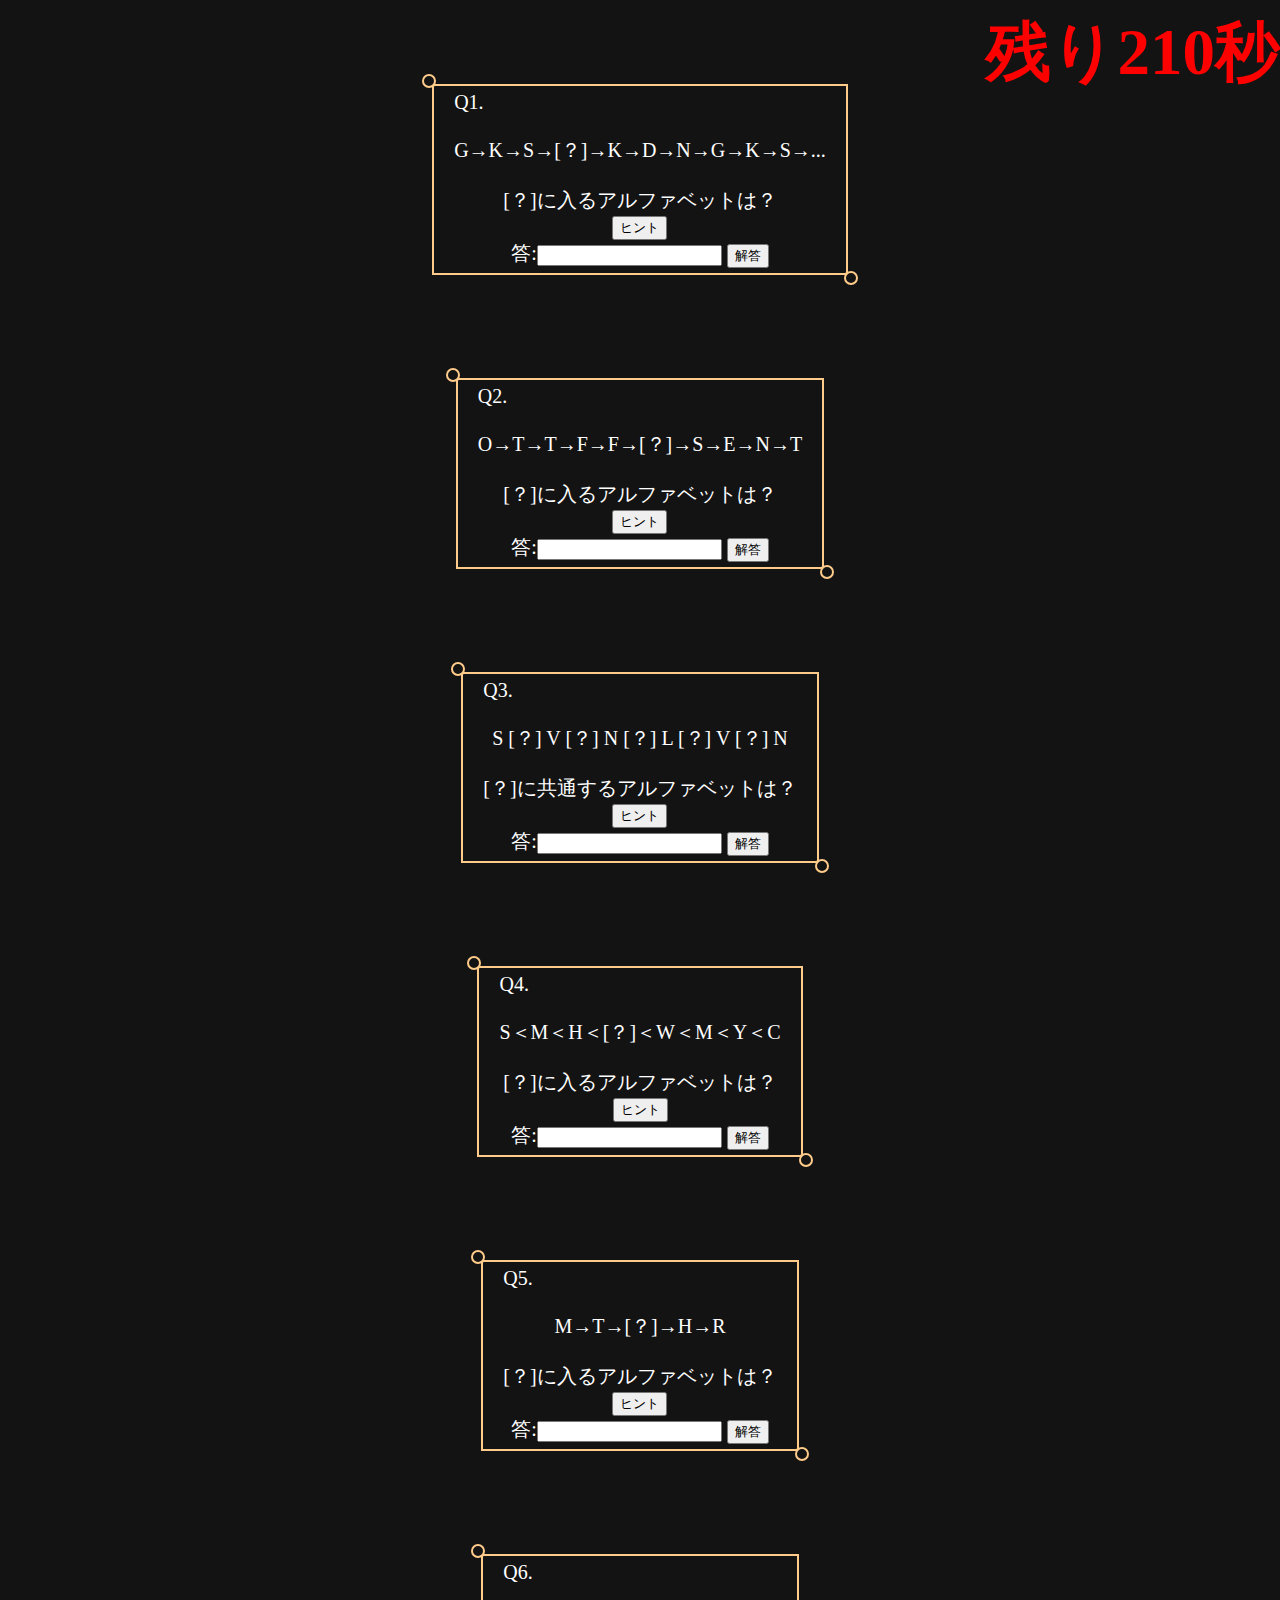
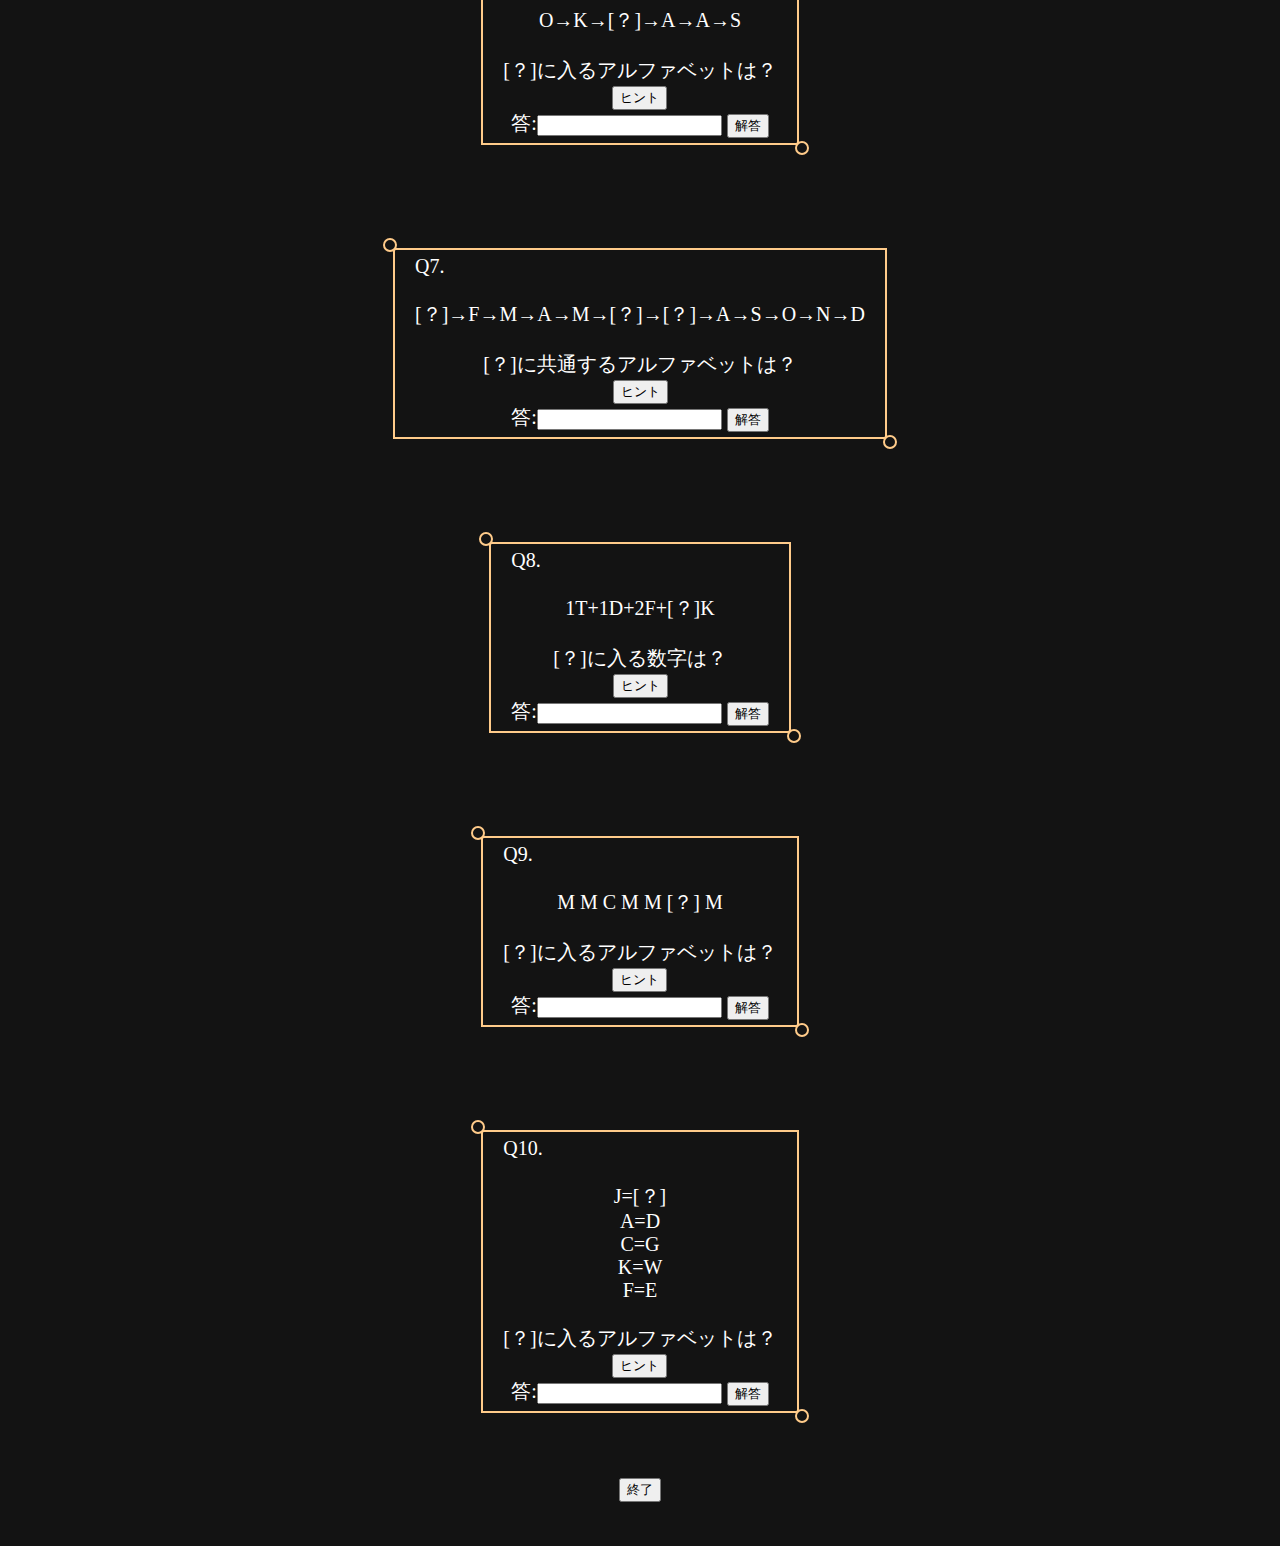
==== question.html @ cb88bb38 "20220124" ====
<!DOCTYPE html>
<html lang="ja">
<head>
    <meta charset="UTF-8">
    <title>問題</title>
    <link rel="stylesheet" href="css/style.css">
    <link rel="stylesheet" href="css/Q.css">
    <script src="js/script.js" defer></script>
    <script src="js/question.js"></script>
</head>
<body>
    <div id="time" class="time"></div>
    <br>
    <br>
     <div id="questions">
       <div class="kakoi1">
         <div id="question1">
           <p class="num">Q1.</p>
           <br>
           <p>G→K→S→[？]→K→D→N→G→K→S→...</p>
           <br>
           <p>[？]に入るアルファベットは？</p>
           <div id="hint1">
             <input type="button" value="ヒント" onclick="HINT1();">
           </div>
           <p>
             答:<input type="text" id="answer1">
             <input type="button" value="解答" alt="kaitou1" onclick="nazo1();">
           </p>
         </div>
       </div>  
       <br>
       <br>
       <div class="kakoi2">
         <div id="question2">
           <p class="num">Q2.</p>
           <br>
           <p>O→T→T→F→F→[？]→S→E→N→T</p>
           <br>
           <p>[？]に入るアルファベットは？</p>
           <div id="hint2">
             <input type="button" value="ヒント" id="hint2" onclick="HINT2();">
           </div>
           <p>
             答:<input type="text" id="answer2">
             <input type="button" value="解答" alt="kaitou2" onclick="nazo2();">
           </p>
         </div>
       </div>
       <br>
       <br>
       <div class="kakoi3">
         <div id="question3">
           <p class="num">Q3.</p>
           <br>
           <p>S [？] V [？] N [？] L [？] V [？] N</p>
           <br>
           <p>[？]に共通するアルファベットは？</p>
           <div id="hint3">
             <input type="button" value="ヒント" id="hint3" onclick="HINT3();">
           </div>
           <p>
             答:<input type="text" id="answer3">
             <input type="button" value="解答" alt="kaitou3" onclick="nazo3();">
           </p>
         </div>
       </div>  
       <br>
       <br>
       <div class="kakoi4">
         <div id="question4">
           <p class="num">Q4.</p>
           <br>
           <p>S＜M＜H＜[？]＜W＜M＜Y＜C</p>
           <br>
           <p>[？]に入るアルファベットは？</p>
           <div id="hint4">
             <input type="button" value="ヒント" id="hint4" onclick="HINT4();">
           </div>
           <p>
             答:<input type="text" id="answer4">
             <input type="button" value="解答" alt="kaitou4" onclick="nazo4();">
           </p>
         </div>
       </div>  
       <br>
       <br>
       <div class="kakoi5">
         <div id="question5">
           <p class="num">Q5.</p>
           <br>
           <p>M→T→[？]→H→R</p>
           <br>
           <p>[？]に入るアルファベットは？</p>
           <div id="hint5">
             <input type="button" value="ヒント" id="hint5" onclick="HINT5();">
           </div>
           <p>
             答:<input type="text" id="answer5">
             <input type="button" value="解答" alt="kaitou5" onclick="nazo5();">
           </p>
         </div>
       </div>  
       <br>
       <br>
       <div class="kakoi6">
         <div id="question6">
           <p class="num">Q6.</p>
           <br>
           <p>O→K→[？]→A→A→S</p>
           <br>
           <p>[？]に入るアルファベットは？</p>
           <div id="hint6">
             <input type="button" value="ヒント" id="hint6" onclick="HINT6();">
           </div>
           <p>
             答:<input type="text" id="answer6">
             <input type="button" value="解答" alt="kaitou6" onclick="nazo6();">
           </p>
         </div>
       </div>
       <br>
       <br>
       <div class="kakoi7">
         <div id="question7">
           <p class="num">Q7.</p>
           <br>
           <p>[？]→F→M→A→M→[？]→[？]→A→S→O→N→D</p>
           <br>
           <p>[？]に共通するアルファベットは？</p>
           <div id="hint7">
             <input type="button" value="ヒント" id="hint7" onclick="HINT7();">
           </div>
           <p>
             答:<input type="text" id="answer7">
             <input type="button" value="解答" alt="kaitou7" onclick="nazo7();">
           </p>
         </div>
       </div>
       <br>
       <br>
       <div class="kakoi8">
         <div id="question8">
           <p class="num">Q8.</p>
           <br>
           <p>1T+1D+2F+[？]K</p>
           <br>
           <p>[？]に入る数字は？</p>
           <div id="hint8">
             <input type="button" value="ヒント" id="hint8" onclick="HINT8();">
           </div>
           <p>
             答:<input type="text" id="answer8">
             <input type="button" value="解答" alt="kaitou8" onclick="nazo8();">
           </p>
         </div>
       </div>
       <br>
       <br>
       <div class="kakoi9">
         <div id="question9">
           <p class="num">Q9.</p>
           <br>
           <p>M M C M M [？] M</p>
           <br>
           <p>[？]に入るアルファベットは？</p>
           <div id="hint9">
             <input type="button" value="ヒント" id="hint9" onclick="HINT9();">
           </div>
           <p>
             答:<input type="text" id="answer9">
             <input type="button" value="解答" alt="kaitou9" onclick="nazo9();">
           </p>
         </div>
       </div>
       <br>
       <br>
       <div class="kakoi10">
         <div id="question10">
           <p class="num">Q10.</p>
           <br>
           <p>J=[？]</p>
           <p>A=D</p>
           <p>C=G</p>
           <p>K=W</p>
           <p>F=E</p>
           <br>
           [？]に入るアルファベットは？
           <div id="hint10">
             <input type="button" value="ヒント" id="hint10" onclick="HINT10();">
           </div>
           <p>
             答:<input type="text" id="answer10">
             <input type="button" value="解答" alt="kaitou10" onclick="nazo10();">
           </p>
         </div>
       </div>
       <br>
       <br>
       <input type="button" value="終了" onclick="result();">
     </div>
     <br>
     <br>
 </body>
</html>
---- css/style.css ----
@charset "utf-8";

body{background-color:#131313;}

.time{
    color: red;
    font-size: 65px;
    font-weight: bold;
    position:fixed;right: 0;
}
---- css/Q.css ----
div#questions{
    color:white;
    font-size: 20px;
    text-align: center;
}

/*.kakoi1.kakoi2.kakoi3.kakoi4.kakoi5.kakoi6.kakoi7.kakoi8.kakoi9.kakoi10{
    
    margin: 2em 0;
    position: relative;
    padding: 0.25em 1em;
    border: solid 2px #ffcb8a;
    border-radius: 3px 0 3px 0;
}

.kakoi1.kakoi2.kakoi3.kakoi4.kakoi5.kakoi6.kakoi7.kakoi8.kakoi9.kakoi10:before,.kakoi1.kakoi2.kakoi3.kakoi4.kakoi5.kakoi6.kakoi7.kakoi8.kakoi9.kakoi10:after{
    content:'';
    position: absolute;
    width: 10px;
    height: 10px;
    border: solid 2px #ffcb8a;
    border-radius: 50%;
}

.kakoi1.kakoi2.kakoi3.kakoi4.kakoi5.kakoi6.kakoi7.kakoi8.kakoi9.kakoi10:after{
    top:-12px;
    left:-12px;
}

.kakoi1.kakoi2.kakoi3.kakoi4.kakoi5.kakoi6.kakoi7.kakoi8.kakoi9.kakoi10::before{
    bottom: -12px;
    right: -12px;
}

.kakoi1.kakoi2.kakoi3.kakoi4.kakoi5.kakoi6.kakoi7.kakoi8.kakoi9.kakoi10 p{
    margin: 0;
    padding: 0;
}
*/


.kakoi1{
    display: inline-block;
    margin: 2em 0;
    position: relative;
    padding: 0.25em 1em;
    border: solid 2px #ffcb8a;
    border-radius: 3px 0 3px 0;
}

.kakoi1:before,.kakoi1:after{
    content:'';
    position: absolute;
    width: 10px;
    height: 10px;
    border: solid 2px #ffcb8a;
    border-radius: 50%;
}

.kakoi1:after{
    top:-12px;
    left:-12px;
}

.kakoi1:before{
    bottom: -12px;
    right: -12px;
}

.kakoi1 p{
    margin: 0;
    padding: 0;
}

.kakoi2{
    display: inline-block;
    margin: 2em 0;
    position: relative;
    padding: 0.25em 1em;
    border: solid 2px #ffcb8a;
    border-radius: 3px 0 3px 0;
}

.kakoi2:before,.kakoi2:after{
    content:'';
    position: absolute;
    width: 10px;
    height: 10px;
    border: solid 2px #ffcb8a;
    border-radius: 50%;
}

.kakoi2:after{
    top:-12px;
    left:-12px;
}

.kakoi2:before{
    bottom: -12px;
    right: -12px;
}

.kakoi2 p{
    margin: 0;
    padding: 0;
}

.kakoi3{
    display: inline-block;
    margin: 2em 0;
    position: relative;
    padding: 0.25em 1em;
    border: solid 2px #ffcb8a;
    border-radius: 3px 0 3px 0;
}

.kakoi3:before,.kakoi3:after{
    content:'';
    position: absolute;
    width: 10px;
    height: 10px;
    border: solid 2px #ffcb8a;
    border-radius: 50%;
}

.kakoi3:after{
    top:-12px;
    left:-12px;
}

.kakoi3:before{
    bottom: -12px;
    right: -12px;
}

.kakoi3 p{
    margin: 0;
    padding: 0;
}

.kakoi4{
    display: inline-block;
    margin: 2em 0;
    position: relative;
    padding: 0.25em 1em;
    border: solid 2px #ffcb8a;
    border-radius: 3px 0 3px 0;
}

.kakoi4:before,.kakoi4:after{
    content:'';
    position: absolute;
    width: 10px;
    height: 10px;
    border: solid 2px #ffcb8a;
    border-radius: 50%;
}

.kakoi4:after{
    top:-12px;
    left:-12px;
}

.kakoi4:before{
    bottom: -12px;
    right: -12px;
}

.kakoi4 p{
    margin: 0;
    padding: 0;
}

.kakoi5{
    display: inline-block;
    margin: 2em 0;
    position: relative;
    padding: 0.25em 1em;
    border: solid 2px #ffcb8a;
    border-radius: 3px 0 3px 0;
}

.kakoi5:before,.kakoi5:after{
    content:'';
    position: absolute;
    width: 10px;
    height: 10px;
    border: solid 2px #ffcb8a;
    border-radius: 50%;
}

.kakoi5:after{
    top:-12px;
    left:-12px;
}

.kakoi5:before{
    bottom: -12px;
    right: -12px;
}

.kakoi5 p{
    margin: 0;
    padding: 0;
}

.kakoi6{
    display: inline-block;
    margin: 2em 0;
    position: relative;
    padding: 0.25em 1em;
    border: solid 2px #ffcb8a;
    border-radius: 3px 0 3px 0;
}

.kakoi6:before,.kakoi6:after{
    content:'';
    position: absolute;
    width: 10px;
    height: 10px;
    border: solid 2px #ffcb8a;
    border-radius: 50%;
}

.kakoi6:after{
    top:-12px;
    left:-12px;
}

.kakoi6:before{
    bottom: -12px;
    right: -12px;
}

.kakoi6 p{
    margin: 0;
    padding: 0;
}

.kakoi7{
    display: inline-block;
    margin: 2em 0;
    position: relative;
    padding: 0.25em 1em;
    border: solid 2px #ffcb8a;
    border-radius: 3px 0 3px 0;
}

.kakoi7:before,.kakoi7:after{
    content:'';
    position: absolute;
    width: 10px;
    height: 10px;
    border: solid 2px #ffcb8a;
    border-radius: 50%;
}

.kakoi7:after{
    top:-12px;
    left:-12px;
}

.kakoi7:before{
    bottom: -12px;
    right: -12px;
}

.kakoi7 p{
    margin: 0;
    padding: 0;
}

.kakoi8{
    display: inline-block;
    margin: 2em 0;
    position: relative;
    padding: 0.25em 1em;
    border: solid 2px #ffcb8a;
    border-radius: 3px 0 3px 0;
}

.kakoi8:before,.kakoi8:after{
    content:'';
    position: absolute;
    width: 10px;
    height: 10px;
    border: solid 2px #ffcb8a;
    border-radius: 50%;
}

.kakoi8:after{
    top:-12px;
    left:-12px;
}

.kakoi8:before{
    bottom: -12px;
    right: -12px;
}

.kakoi8 p{
    margin: 0;
    padding: 0;
}

.kakoi9{
    display: inline-block;
    margin: 2em 0;
    position: relative;
    padding: 0.25em 1em;
    border: solid 2px #ffcb8a;
    border-radius: 3px 0 3px 0;
}

.kakoi9:before,.kakoi9:after{
    content:'';
    position: absolute;
    width: 10px;
    height: 10px;
    border: solid 2px #ffcb8a;
    border-radius: 50%;
}

.kakoi9:after{
    top:-12px;
    left:-12px;
}

.kakoi9:before{
    bottom: -12px;
    right: -12px;
}

.kakoi9 p{
    margin: 0;
    padding: 0;
}

.kakoi10{
    display: inline-block;
    margin: 2em 0;
    position: relative;
    padding: 0.25em 1em;
    border: solid 2px #ffcb8a;
    border-radius: 3px 0 3px 0;
}

.kakoi10:before,.kakoi10:after{
    content:'';
    position: absolute;
    width: 10px;
    height: 10px;
    border: solid 2px #ffcb8a;
    border-radius: 50%;
}

.kakoi10:after{
    top:-12px;
    left:-12px;
}

.kakoi10:before{
    bottom: -12px;
    right: -12px;
}

.kakoi10 p{
    margin: 0;
    padding: 0;
}

p.num{
    text-align: start;
}
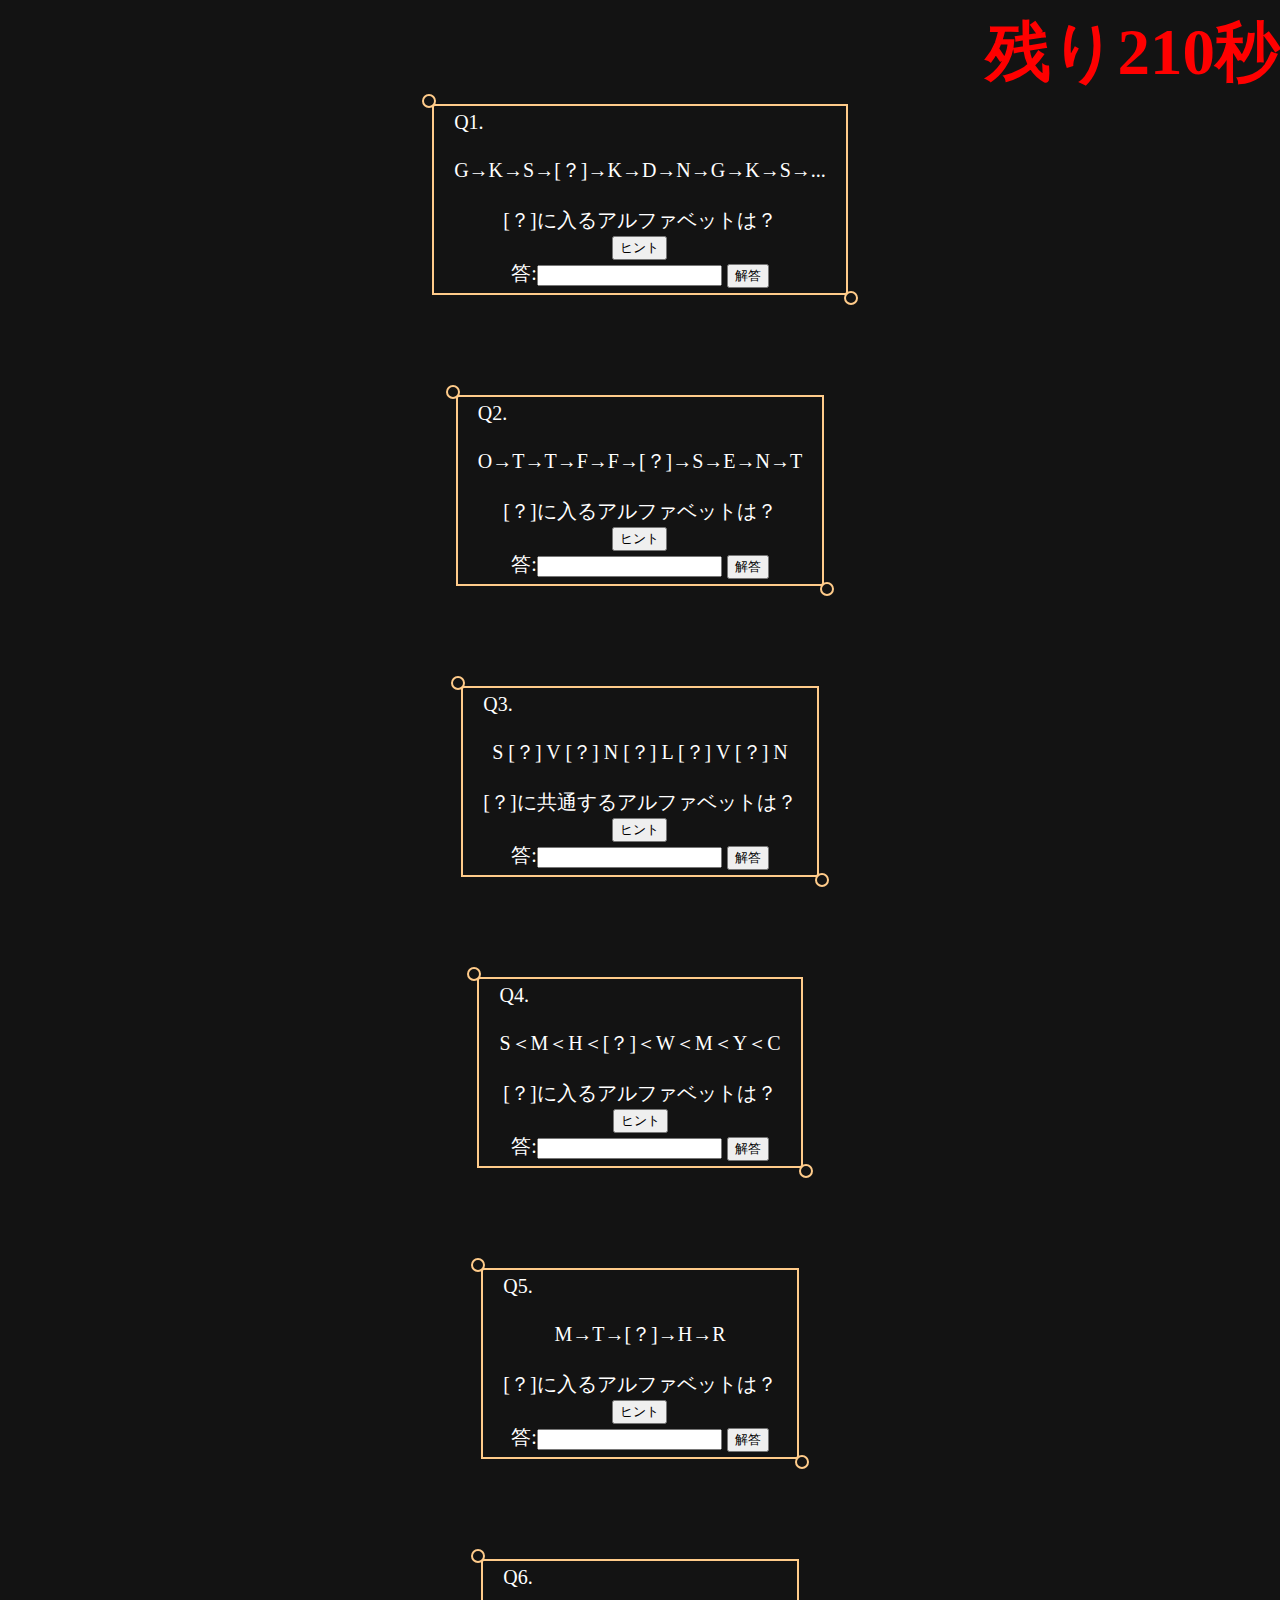
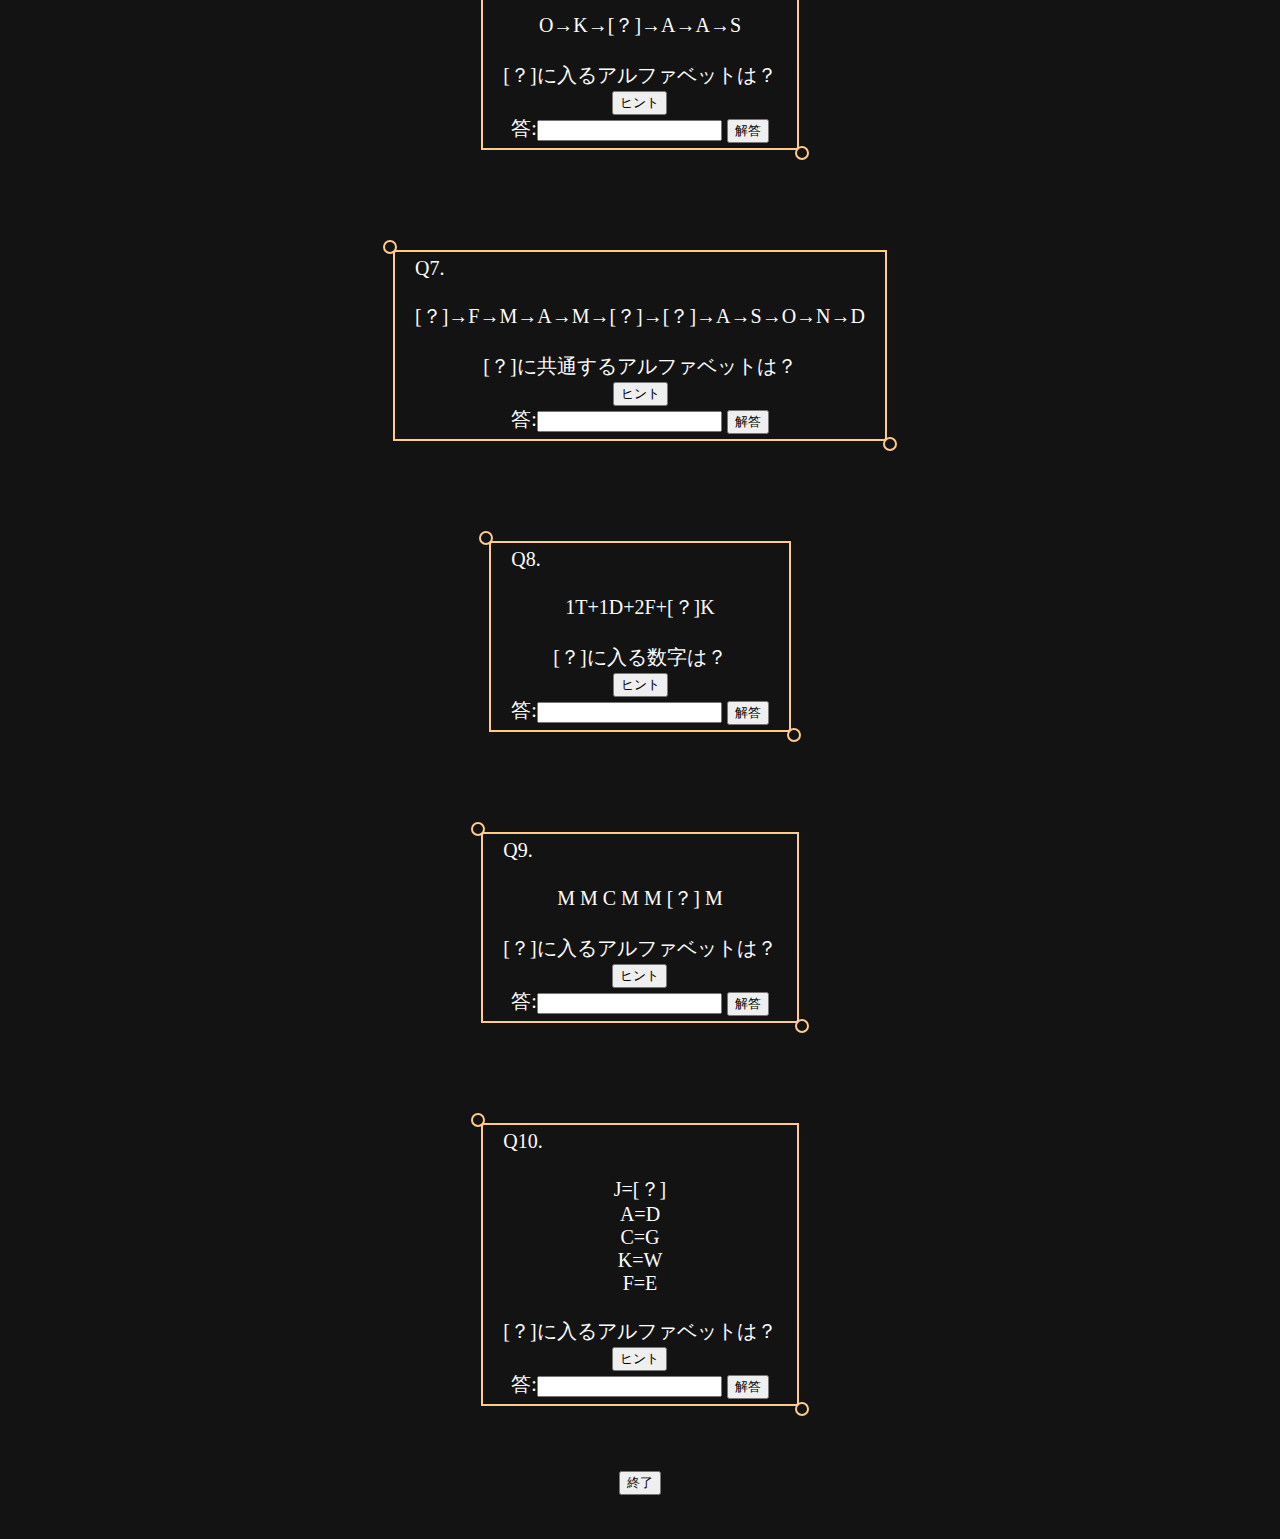
==== commit b34081d9: "demo" ====
--- a/question.html
+++ b/question.html
@@ -1,205 +1,197 @@
 <!DOCTYPE html>
 <html lang="ja">
-<head>
+  <head>
     <meta charset="UTF-8">
     <title>問題</title>
     <link rel="stylesheet" href="css/style.css">
     <link rel="stylesheet" href="css/Q.css">
     <script src="js/script.js" defer></script>
     <script src="js/question.js"></script>
-</head>
-<body>
+  </head>
+  <body>
     <div id="time" class="time"></div>
     <br>
     <br>
-     <div id="questions">
-       <div class="kakoi1">
-         <div id="question1">
-           <p class="num">Q1.</p>
-           <br>
-           <p>G→K→S→[？]→K→D→N→G→K→S→...</p>
-           <br>
-           <p>[？]に入るアルファベットは？</p>
-           <div id="hint1">
-             <input type="button" value="ヒント" onclick="HINT1();">
-           </div>
-           <p>
-             答:<input type="text" id="answer1">
-             <input type="button" value="解答" alt="kaitou1" onclick="nazo1();">
-           </p>
-         </div>
-       </div>  
-       <br>
-       <br>
-       <div class="kakoi2">
-         <div id="question2">
-           <p class="num">Q2.</p>
-           <br>
-           <p>O→T→T→F→F→[？]→S→E→N→T</p>
-           <br>
-           <p>[？]に入るアルファベットは？</p>
-           <div id="hint2">
-             <input type="button" value="ヒント" id="hint2" onclick="HINT2();">
-           </div>
-           <p>
-             答:<input type="text" id="answer2">
-             <input type="button" value="解答" alt="kaitou2" onclick="nazo2();">
-           </p>
-         </div>
-       </div>
-       <br>
-       <br>
-       <div class="kakoi3">
-         <div id="question3">
-           <p class="num">Q3.</p>
-           <br>
-           <p>S [？] V [？] N [？] L [？] V [？] N</p>
-           <br>
-           <p>[？]に共通するアルファベットは？</p>
-           <div id="hint3">
-             <input type="button" value="ヒント" id="hint3" onclick="HINT3();">
-           </div>
-           <p>
-             答:<input type="text" id="answer3">
-             <input type="button" value="解答" alt="kaitou3" onclick="nazo3();">
-           </p>
-         </div>
-       </div>  
-       <br>
-       <br>
-       <div class="kakoi4">
-         <div id="question4">
-           <p class="num">Q4.</p>
-           <br>
-           <p>S＜M＜H＜[？]＜W＜M＜Y＜C</p>
-           <br>
-           <p>[？]に入るアルファベットは？</p>
-           <div id="hint4">
-             <input type="button" value="ヒント" id="hint4" onclick="HINT4();">
-           </div>
-           <p>
-             答:<input type="text" id="answer4">
-             <input type="button" value="解答" alt="kaitou4" onclick="nazo4();">
-           </p>
-         </div>
-       </div>  
-       <br>
-       <br>
-       <div class="kakoi5">
-         <div id="question5">
-           <p class="num">Q5.</p>
-           <br>
-           <p>M→T→[？]→H→R</p>
-           <br>
-           <p>[？]に入るアルファベットは？</p>
-           <div id="hint5">
-             <input type="button" value="ヒント" id="hint5" onclick="HINT5();">
-           </div>
-           <p>
-             答:<input type="text" id="answer5">
-             <input type="button" value="解答" alt="kaitou5" onclick="nazo5();">
-           </p>
-         </div>
-       </div>  
-       <br>
-       <br>
-       <div class="kakoi6">
-         <div id="question6">
-           <p class="num">Q6.</p>
-           <br>
-           <p>O→K→[？]→A→A→S</p>
-           <br>
-           <p>[？]に入るアルファベットは？</p>
-           <div id="hint6">
-             <input type="button" value="ヒント" id="hint6" onclick="HINT6();">
-           </div>
-           <p>
-             答:<input type="text" id="answer6">
-             <input type="button" value="解答" alt="kaitou6" onclick="nazo6();">
-           </p>
-         </div>
-       </div>
-       <br>
-       <br>
-       <div class="kakoi7">
-         <div id="question7">
-           <p class="num">Q7.</p>
-           <br>
-           <p>[？]→F→M→A→M→[？]→[？]→A→S→O→N→D</p>
-           <br>
-           <p>[？]に共通するアルファベットは？</p>
-           <div id="hint7">
-             <input type="button" value="ヒント" id="hint7" onclick="HINT7();">
-           </div>
-           <p>
-             答:<input type="text" id="answer7">
-             <input type="button" value="解答" alt="kaitou7" onclick="nazo7();">
-           </p>
-         </div>
-       </div>
-       <br>
-       <br>
-       <div class="kakoi8">
-         <div id="question8">
-           <p class="num">Q8.</p>
-           <br>
-           <p>1T+1D+2F+[？]K</p>
-           <br>
-           <p>[？]に入る数字は？</p>
-           <div id="hint8">
-             <input type="button" value="ヒント" id="hint8" onclick="HINT8();">
-           </div>
-           <p>
-             答:<input type="text" id="answer8">
-             <input type="button" value="解答" alt="kaitou8" onclick="nazo8();">
-           </p>
-         </div>
-       </div>
-       <br>
-       <br>
-       <div class="kakoi9">
-         <div id="question9">
-           <p class="num">Q9.</p>
-           <br>
-           <p>M M C M M [？] M</p>
-           <br>
-           <p>[？]に入るアルファベットは？</p>
-           <div id="hint9">
-             <input type="button" value="ヒント" id="hint9" onclick="HINT9();">
-           </div>
-           <p>
-             答:<input type="text" id="answer9">
-             <input type="button" value="解答" alt="kaitou9" onclick="nazo9();">
-           </p>
-         </div>
-       </div>
-       <br>
-       <br>
-       <div class="kakoi10">
-         <div id="question10">
-           <p class="num">Q10.</p>
-           <br>
-           <p>J=[？]</p>
-           <p>A=D</p>
-           <p>C=G</p>
-           <p>K=W</p>
-           <p>F=E</p>
-           <br>
-           [？]に入るアルファベットは？
-           <div id="hint10">
-             <input type="button" value="ヒント" id="hint10" onclick="HINT10();">
-           </div>
-           <p>
-             答:<input type="text" id="answer10">
-             <input type="button" value="解答" alt="kaitou10" onclick="nazo10();">
-           </p>
-         </div>
-       </div>
-       <br>
-       <br>
-       <input type="button" value="終了" onclick="result();">
-     </div>
-     <br>
-     <br>
- </body>
+      <div id="questions">
+        <div class="position"></div>
+        <div class="kakoi1">
+          <div id="question1">
+            <p class="num">Q1.</p>
+            <br>
+            <p>G→K→S→[？]→K→D→N→G→K→S→...</p>
+            <br>
+            <p>[？]に入るアルファベットは？</p>
+            <div id="hint1">
+              <input type="button" value="ヒント" onclick="HINT1();">
+            </div>
+            <p>
+              答:<input type="text" id="answer1">
+              <input type="button" value="解答" alt="kaitou1" onclick="nazo1();">
+            </p>
+          </div>
+        </div>  
+        <div class="position"></div>
+        <div class="kakoi2">
+          <div id="question2">
+            <p class="num">Q2.</p>
+            <br>
+            <p>O→T→T→F→F→[？]→S→E→N→T</p>
+            <br>
+            <p>[？]に入るアルファベットは？</p>
+            <div id="hint2">
+              <input type="button" value="ヒント" id="hint2" onclick="HINT2();">
+            </div>
+            <p>
+              答:<input type="text" id="answer2">
+              <input type="button" value="解答" alt="kaitou2" onclick="nazo2();">
+            </p>
+          </div>
+        </div>
+        <div class="position"></div>
+        <div class="kakoi3">
+          <div id="question3">
+            <p class="num">Q3.</p>
+            <br>
+            <p>S [？] V [？] N [？] L [？] V [？] N</p>
+            <br>
+            <p>[？]に共通するアルファベットは？</p>
+            <div id="hint3">
+              <input type="button" value="ヒント" id="hint3" onclick="HINT3();">
+            </div>
+            <p>
+              答:<input type="text" id="answer3">
+              <input type="button" value="解答" alt="kaitou3" onclick="nazo3();">
+            </p>
+          </div>
+        </div>  
+        <div class="position"></div>
+        <div class="kakoi4">
+          <div id="question4">
+            <p class="num">Q4.</p>
+            <br>
+            <p>S＜M＜H＜[？]＜W＜M＜Y＜C</p>
+            <br>
+            <p>[？]に入るアルファベットは？</p>
+            <div id="hint4">
+              <input type="button" value="ヒント" id="hint4" onclick="HINT4();">
+            </div>
+            <p>
+              答:<input type="text" id="answer4">
+              <input type="button" value="解答" alt="kaitou4" onclick="nazo4();">
+            </p>
+          </div>
+        </div> 
+        <div class="position"></div>
+        <div class="kakoi5">
+          <div id="question5">
+            <p class="num">Q5.</p>
+            <br>
+            <p>M→T→[？]→H→R</p>
+            <br>
+            <p>[？]に入るアルファベットは？</p>
+            <div id="hint5">
+              <input type="button" value="ヒント" id="hint5" onclick="HINT5();">
+            </div>
+            <p>
+            答:<input type="text" id="answer5">
+            <input type="button" value="解答" alt="kaitou5" onclick="nazo5();">
+            </p>
+          </div>
+        </div>
+        <div class="position"></div>
+        <div class="kakoi6">
+          <div id="question6">
+            <p class="num">Q6.</p>
+            <br>
+            <p>O→K→[？]→A→A→S</p>
+            <br>
+            <p>[？]に入るアルファベットは？</p>
+            <div id="hint6">
+              <input type="button" value="ヒント" id="hint6" onclick="HINT6();">
+            </div>
+            <p>
+              答:<input type="text" id="answer6">
+              <input type="button" value="解答" alt="kaitou6" onclick="nazo6();">
+            </p>
+          </div>
+        </div>
+        <div class="position"></div>
+        <div class="kakoi7">
+          <div id="question7">
+            <p class="num">Q7.</p>
+            <br>
+            <p>[？]→F→M→A→M→[？]→[？]→A→S→O→N→D</p>
+            <br>
+            <p>[？]に共通するアルファベットは？</p>
+            <div id="hint7">
+              <input type="button" value="ヒント" id="hint7" onclick="HINT7();">
+            </div>
+            <p>
+              答:<input type="text" id="answer7">
+              <input type="button" value="解答" alt="kaitou7" onclick="nazo7();">
+            </p>
+          </div>
+        </div>
+        <div class="position"></div>
+        <div class="kakoi8">
+          <div id="question8">
+            <p class="num">Q8.</p>
+            <br>
+            <p>1T+1D+2F+[？]K</p>
+            <br>
+            <p>[？]に入る数字は？</p>
+            <div id="hint8">
+              <input type="button" value="ヒント" id="hint8" onclick="HINT8();">
+            </div>
+            <p>
+              答:<input type="text" id="answer8">
+              <input type="button" value="解答" alt="kaitou8" onclick="nazo8();">
+            </p>
+          </div>
+        </div>
+        <div class="position"></div>
+        <div class="kakoi9">
+          <div id="question9">
+            <p class="num">Q9.</p>
+          <br>
+            <p>M M C M M [？] M</p>
+            <br>
+            <p>[？]に入るアルファベットは？</p>
+            <div id="hint9">
+              <input type="button" value="ヒント" id="hint9" onclick="HINT9();">
+            </div>
+            <p>
+              答:<input type="text" id="answer9">
+              <input type="button" value="解答" alt="kaitou9" onclick="nazo9();">
+            </p>
+          </div>
+        </div>
+        <div class="position"></div>
+        <div class="kakoi10">
+          <div id="question10">
+            <p class="num">Q10.</p>
+            <br>
+            <p>J=[？]</p>
+            <p>A=D</p>
+            <p>C=G</p>
+            <p>K=W</p>
+            <p>F=E</p>
+            <br>
+            [？]に入るアルファベットは？
+            <div id="hint10">
+              <input type="button" value="ヒント" id="hint10" onclick="HINT10();">
+            </div>
+            <p>
+              答:<input type="text" id="answer10">
+              <input type="button" value="解答" alt="kaitou10" onclick="nazo10();">
+            </p>
+          </div>
+        </div>
+        <br>
+        <br>
+        <input type="button" value="終了" onclick="result();">
+      </div>
+      <br>
+      <br>
+  </body>
 </html>--- a/css/Q.css
+++ b/css/Q.css
@@ -4,8 +4,8 @@
     text-align: center;
 }
 
-/*.kakoi1.kakoi2.kakoi3.kakoi4.kakoi5.kakoi6.kakoi7.kakoi8.kakoi9.kakoi10{
-    
+.kakoi1, .kakoi2, .kakoi3, .kakoi4, .kakoi5, .kakoi6, .kakoi7, .kakoi8, .kakoi9, .kakoi10{
+    display: inline-block;
     margin: 2em 0;
     position: relative;
     padding: 0.25em 1em;
@@ -13,7 +13,7 @@
     border-radius: 3px 0 3px 0;
 }
 
-.kakoi1.kakoi2.kakoi3.kakoi4.kakoi5.kakoi6.kakoi7.kakoi8.kakoi9.kakoi10:before,.kakoi1.kakoi2.kakoi3.kakoi4.kakoi5.kakoi6.kakoi7.kakoi8.kakoi9.kakoi10:after{
+.kakoi1:before, .kakoi2:before, .kakoi3:before, .kakoi4:before, .kakoi5:before, .kakoi6:before, .kakoi7:before, .kakoi8:before, .kakoi9:before, .kakoi10:before,.kakoi1:after, .kakoi2:after, .kakoi3:after, .kakoi4:after, .kakoi5:after, .kakoi6:after, .kakoi7:after, .kakoi8:after, .kakoi9:after, .kakoi10:after{
     content:'';
     position: absolute;
     width: 10px;
@@ -22,353 +22,25 @@
     border-radius: 50%;
 }
 
-.kakoi1.kakoi2.kakoi3.kakoi4.kakoi5.kakoi6.kakoi7.kakoi8.kakoi9.kakoi10:after{
+.kakoi1:after, .kakoi2:after, .kakoi3:after, .kakoi4:after, .kakoi5:after, .kakoi6:after, .kakoi7:after, .kakoi8:after, .kakoi9:after, .kakoi10:after{
     top:-12px;
     left:-12px;
 }
 
-.kakoi1.kakoi2.kakoi3.kakoi4.kakoi5.kakoi6.kakoi7.kakoi8.kakoi9.kakoi10::before{
+.kakoi1:before, .kakoi2:before, .kakoi3:before, .kakoi4:before, .kakoi5:before, .kakoi6:before, .kakoi7:before, .kakoi8:before, .kakoi9:before, .kakoi10:before{
     bottom: -12px;
     right: -12px;
 }
 
-.kakoi1.kakoi2.kakoi3.kakoi4.kakoi5.kakoi6.kakoi7.kakoi8.kakoi9.kakoi10 p{
-    margin: 0;
-    padding: 0;
-}
-*/
-
-
-.kakoi1{
-    display: inline-block;
-    margin: 2em 0;
-    position: relative;
-    padding: 0.25em 1em;
-    border: solid 2px #ffcb8a;
-    border-radius: 3px 0 3px 0;
-}
-
-.kakoi1:before,.kakoi1:after{
-    content:'';
-    position: absolute;
-    width: 10px;
-    height: 10px;
-    border: solid 2px #ffcb8a;
-    border-radius: 50%;
-}
-
-.kakoi1:after{
-    top:-12px;
-    left:-12px;
-}
-
-.kakoi1:before{
-    bottom: -12px;
-    right: -12px;
-}
-
-.kakoi1 p{
-    margin: 0;
-    padding: 0;
-}
-
-.kakoi2{
-    display: inline-block;
-    margin: 2em 0;
-    position: relative;
-    padding: 0.25em 1em;
-    border: solid 2px #ffcb8a;
-    border-radius: 3px 0 3px 0;
-}
-
-.kakoi2:before,.kakoi2:after{
-    content:'';
-    position: absolute;
-    width: 10px;
-    height: 10px;
-    border: solid 2px #ffcb8a;
-    border-radius: 50%;
-}
-
-.kakoi2:after{
-    top:-12px;
-    left:-12px;
-}
-
-.kakoi2:before{
-    bottom: -12px;
-    right: -12px;
-}
-
-.kakoi2 p{
-    margin: 0;
-    padding: 0;
-}
-
-.kakoi3{
-    display: inline-block;
-    margin: 2em 0;
-    position: relative;
-    padding: 0.25em 1em;
-    border: solid 2px #ffcb8a;
-    border-radius: 3px 0 3px 0;
-}
-
-.kakoi3:before,.kakoi3:after{
-    content:'';
-    position: absolute;
-    width: 10px;
-    height: 10px;
-    border: solid 2px #ffcb8a;
-    border-radius: 50%;
-}
-
-.kakoi3:after{
-    top:-12px;
-    left:-12px;
-}
-
-.kakoi3:before{
-    bottom: -12px;
-    right: -12px;
-}
-
-.kakoi3 p{
-    margin: 0;
-    padding: 0;
-}
-
-.kakoi4{
-    display: inline-block;
-    margin: 2em 0;
-    position: relative;
-    padding: 0.25em 1em;
-    border: solid 2px #ffcb8a;
-    border-radius: 3px 0 3px 0;
-}
-
-.kakoi4:before,.kakoi4:after{
-    content:'';
-    position: absolute;
-    width: 10px;
-    height: 10px;
-    border: solid 2px #ffcb8a;
-    border-radius: 50%;
-}
-
-.kakoi4:after{
-    top:-12px;
-    left:-12px;
-}
-
-.kakoi4:before{
-    bottom: -12px;
-    right: -12px;
-}
-
-.kakoi4 p{
-    margin: 0;
-    padding: 0;
-}
-
-.kakoi5{
-    display: inline-block;
-    margin: 2em 0;
-    position: relative;
-    padding: 0.25em 1em;
-    border: solid 2px #ffcb8a;
-    border-radius: 3px 0 3px 0;
-}
-
-.kakoi5:before,.kakoi5:after{
-    content:'';
-    position: absolute;
-    width: 10px;
-    height: 10px;
-    border: solid 2px #ffcb8a;
-    border-radius: 50%;
-}
-
-.kakoi5:after{
-    top:-12px;
-    left:-12px;
-}
-
-.kakoi5:before{
-    bottom: -12px;
-    right: -12px;
-}
-
-.kakoi5 p{
-    margin: 0;
-    padding: 0;
-}
-
-.kakoi6{
-    display: inline-block;
-    margin: 2em 0;
-    position: relative;
-    padding: 0.25em 1em;
-    border: solid 2px #ffcb8a;
-    border-radius: 3px 0 3px 0;
-}
-
-.kakoi6:before,.kakoi6:after{
-    content:'';
-    position: absolute;
-    width: 10px;
-    height: 10px;
-    border: solid 2px #ffcb8a;
-    border-radius: 50%;
-}
-
-.kakoi6:after{
-    top:-12px;
-    left:-12px;
-}
-
-.kakoi6:before{
-    bottom: -12px;
-    right: -12px;
-}
-
-.kakoi6 p{
-    margin: 0;
-    padding: 0;
-}
-
-.kakoi7{
-    display: inline-block;
-    margin: 2em 0;
-    position: relative;
-    padding: 0.25em 1em;
-    border: solid 2px #ffcb8a;
-    border-radius: 3px 0 3px 0;
-}
-
-.kakoi7:before,.kakoi7:after{
-    content:'';
-    position: absolute;
-    width: 10px;
-    height: 10px;
-    border: solid 2px #ffcb8a;
-    border-radius: 50%;
-}
-
-.kakoi7:after{
-    top:-12px;
-    left:-12px;
-}
-
-.kakoi7:before{
-    bottom: -12px;
-    right: -12px;
-}
-
-.kakoi7 p{
-    margin: 0;
-    padding: 0;
-}
-
-.kakoi8{
-    display: inline-block;
-    margin: 2em 0;
-    position: relative;
-    padding: 0.25em 1em;
-    border: solid 2px #ffcb8a;
-    border-radius: 3px 0 3px 0;
-}
-
-.kakoi8:before,.kakoi8:after{
-    content:'';
-    position: absolute;
-    width: 10px;
-    height: 10px;
-    border: solid 2px #ffcb8a;
-    border-radius: 50%;
-}
-
-.kakoi8:after{
-    top:-12px;
-    left:-12px;
-}
-
-.kakoi8:before{
-    bottom: -12px;
-    right: -12px;
-}
-
-.kakoi8 p{
-    margin: 0;
-    padding: 0;
-}
-
-.kakoi9{
-    display: inline-block;
-    margin: 2em 0;
-    position: relative;
-    padding: 0.25em 1em;
-    border: solid 2px #ffcb8a;
-    border-radius: 3px 0 3px 0;
-}
-
-.kakoi9:before,.kakoi9:after{
-    content:'';
-    position: absolute;
-    width: 10px;
-    height: 10px;
-    border: solid 2px #ffcb8a;
-    border-radius: 50%;
-}
-
-.kakoi9:after{
-    top:-12px;
-    left:-12px;
-}
-
-.kakoi9:before{
-    bottom: -12px;
-    right: -12px;
-}
-
-.kakoi9 p{
-    margin: 0;
-    padding: 0;
-}
-
-.kakoi10{
-    display: inline-block;
-    margin: 2em 0;
-    position: relative;
-    padding: 0.25em 1em;
-    border: solid 2px #ffcb8a;
-    border-radius: 3px 0 3px 0;
-}
-
-.kakoi10:before,.kakoi10:after{
-    content:'';
-    position: absolute;
-    width: 10px;
-    height: 10px;
-    border: solid 2px #ffcb8a;
-    border-radius: 50%;
-}
-
-.kakoi10:after{
-    top:-12px;
-    left:-12px;
-}
-
-.kakoi10:before{
-    bottom: -12px;
-    right: -12px;
-}
-
-.kakoi10 p{
+.kakoi1 p, .kakoi2 p, .kakoi3 p, .kakoi4 p, .kakoi5 p, .kakoi6 p, .kakoi7 p, .kakoi8 p, .kakoi9 p, .kakoi10 p{
     margin: 0;
     padding: 0;
 }
 
 p.num{
     text-align: start;
+}
+
+.position {
+    margin-top: 20px;
 }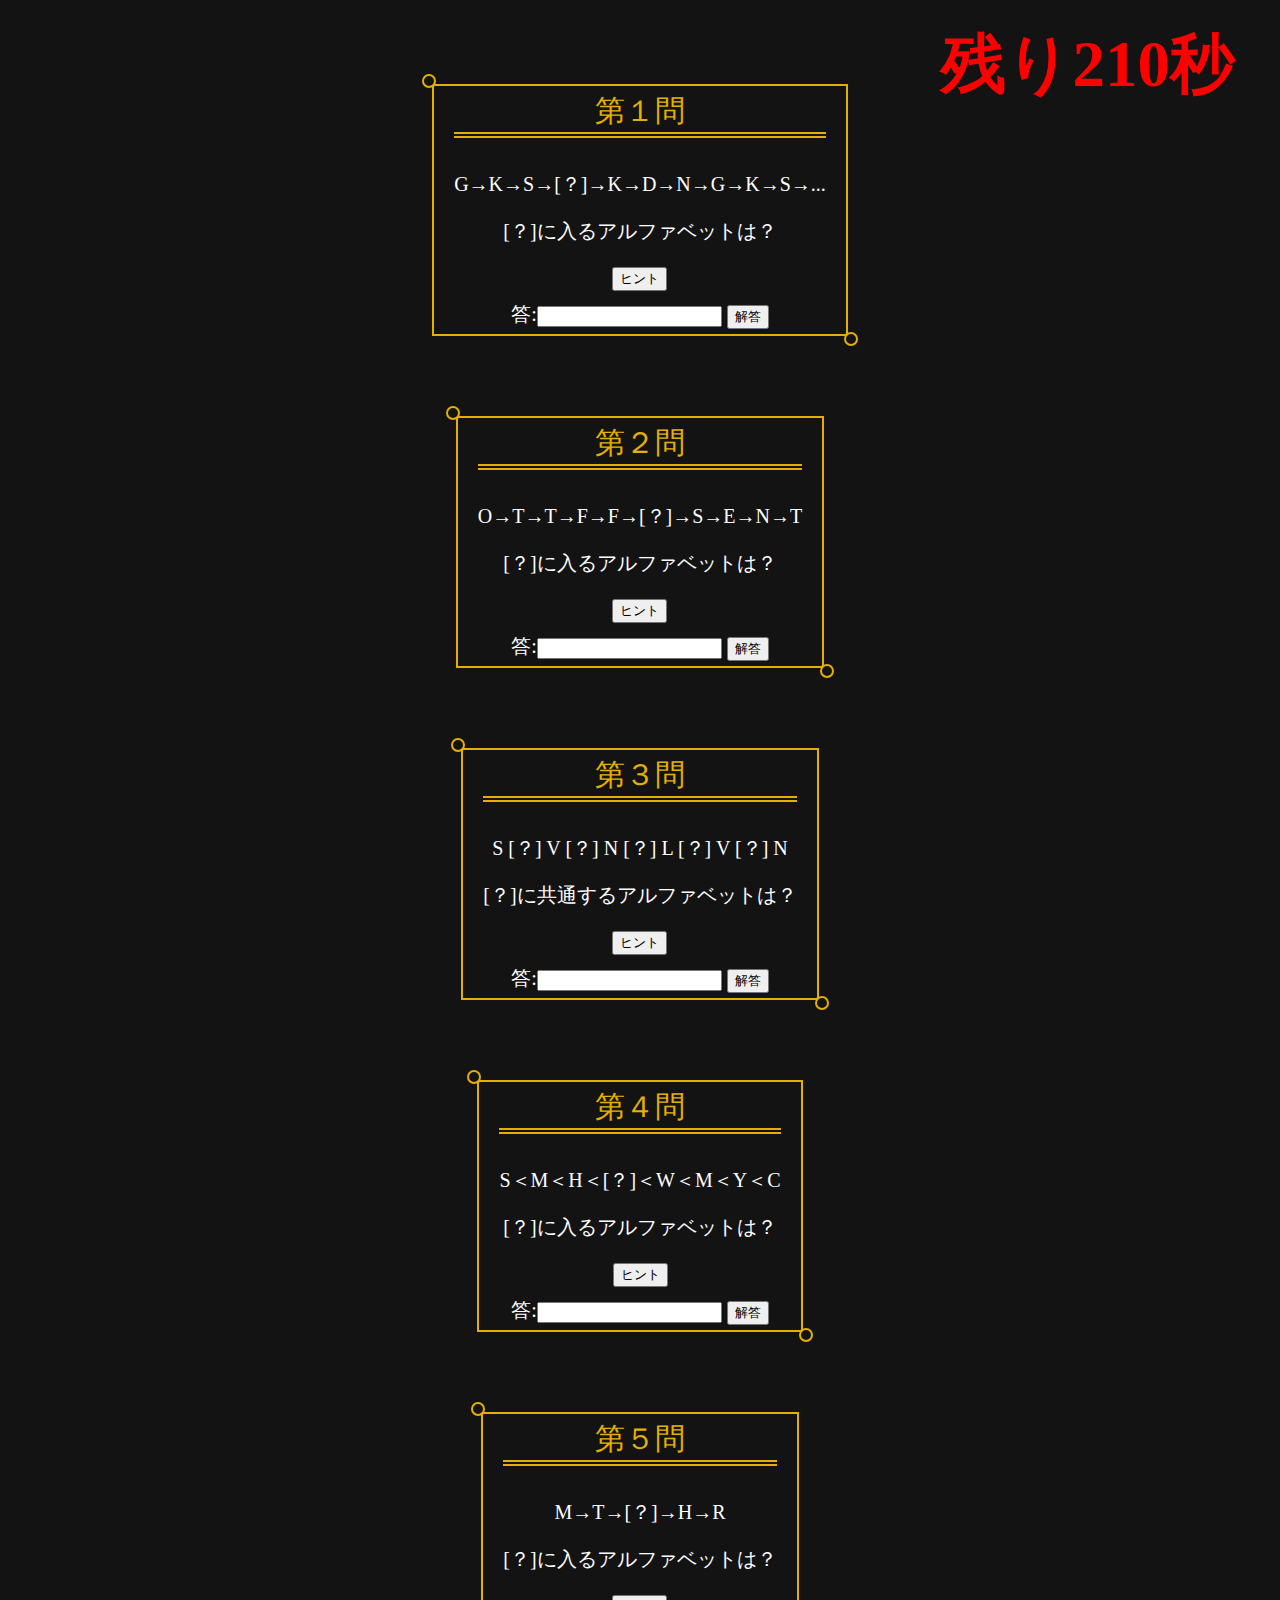
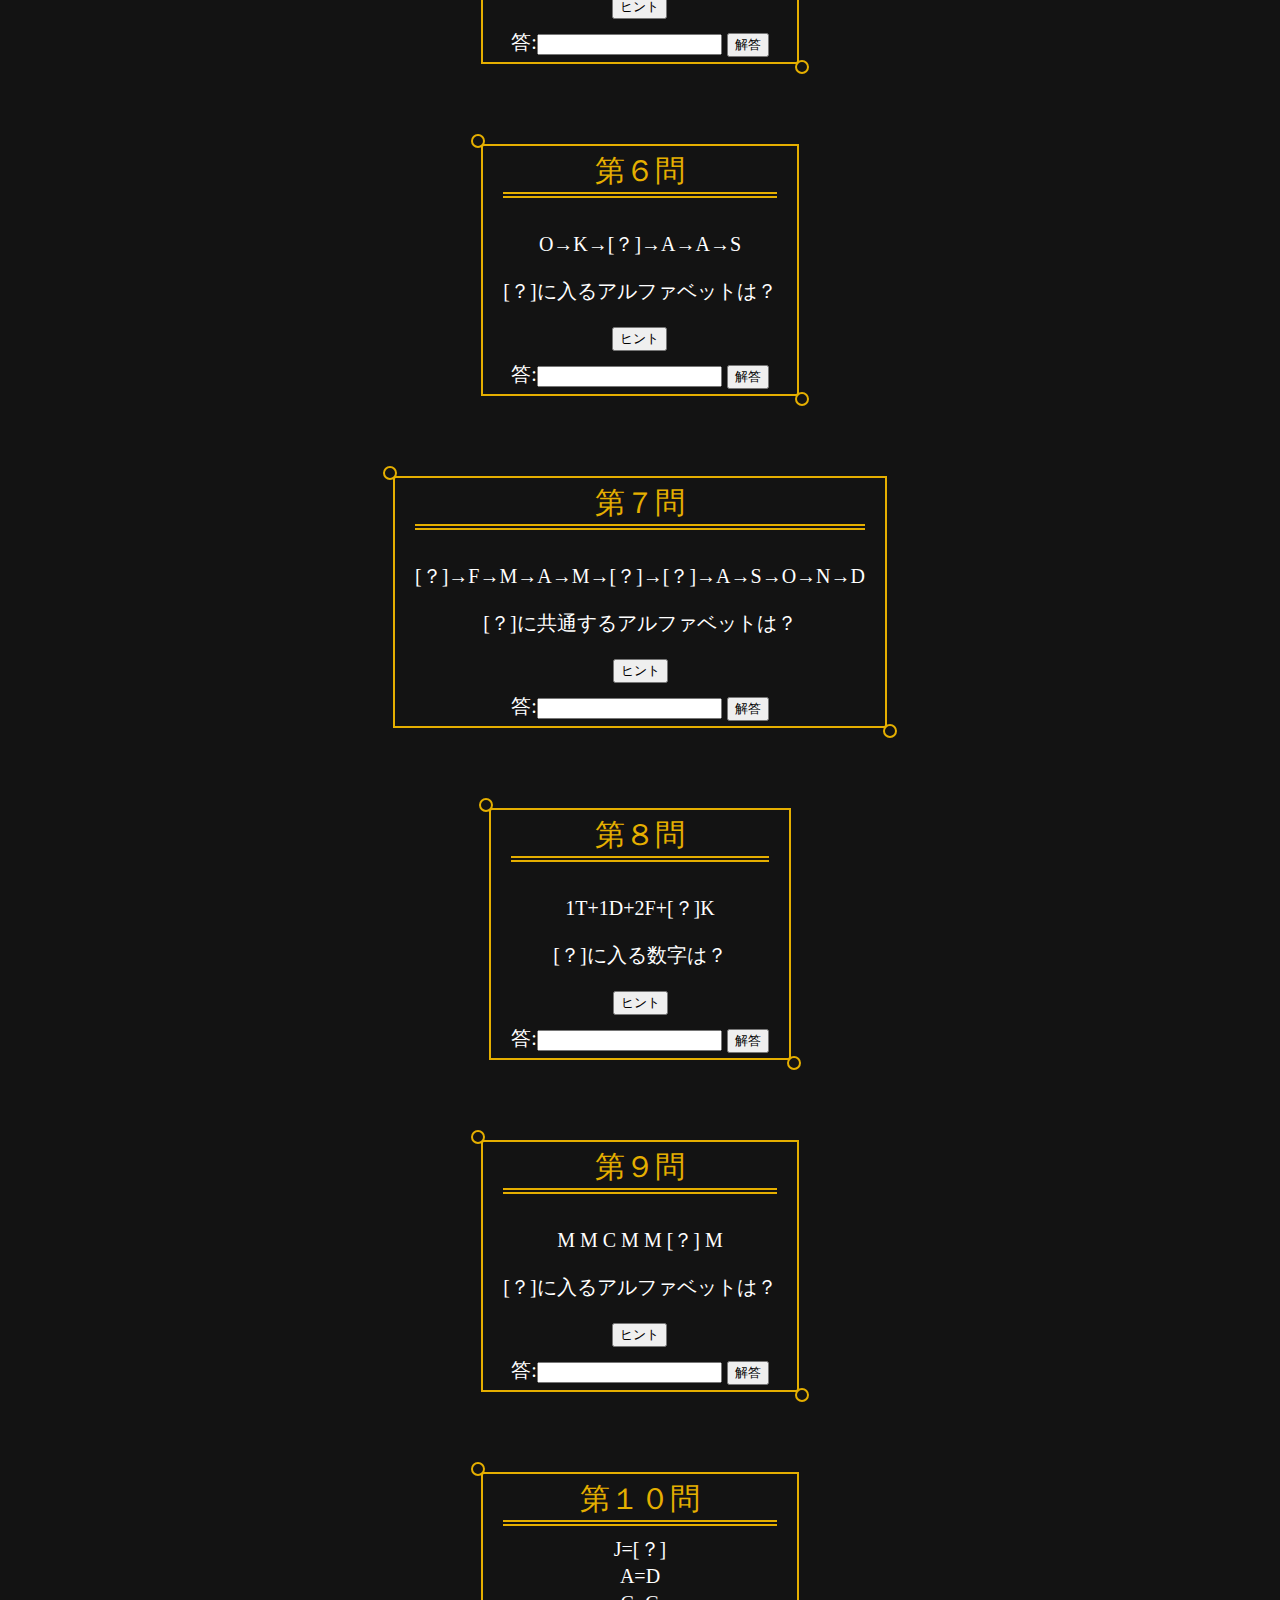
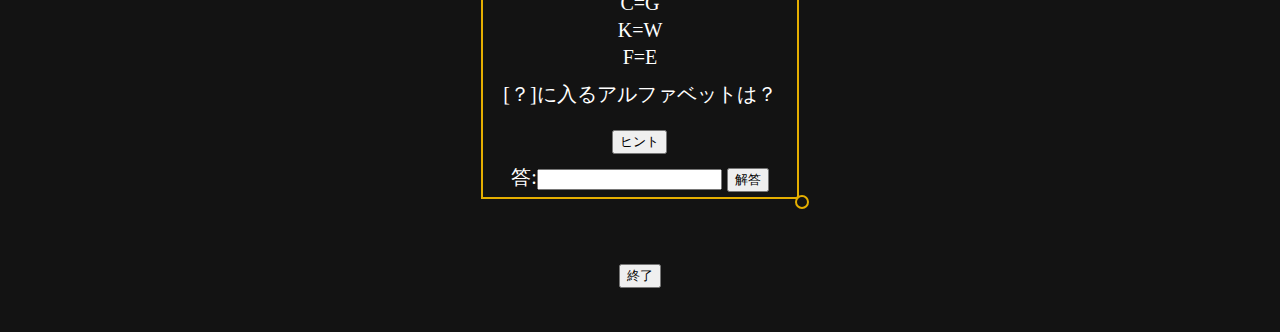
==== commit 20dabf17: "demo" ====
--- a/question.html
+++ b/question.html
@@ -1,197 +1,178 @@
 <!DOCTYPE html>
 <html lang="ja">
-  <head>
-    <meta charset="UTF-8">
-    <title>問題</title>
-    <link rel="stylesheet" href="css/style.css">
-    <link rel="stylesheet" href="css/Q.css">
-    <script src="js/script.js" defer></script>
-    <script src="js/question.js"></script>
-  </head>
-  <body>
-    <div id="time" class="time"></div>
+<head>
+  <meta charset="UTF-8">
+  <title>問題</title>
+  <link rel="stylesheet" href="css/style.css">
+  <link rel="stylesheet" href="css/Q.css">
+  <link rel="stylesheet" href="css/first.css">
+  <script src="js/script.js" defer></script>
+  <script src="js/question.js"></script>
+</head>
+<body>
+  <div id="time" class="time"></div>
+  <br>
+  <br>
+  <div id="questions">
+    <div class="position"></div>   
+    <div class="kakoi1">  
+      <p class="num">第１問</p>
+      <div id="question1">
+        <p class="code">G→K→S→[？]→K→D→N→G→K→S→...</p>
+        <p class="toi">[？]に入るアルファベットは？</p>
+        <div id="hint1">
+          <input type="button" value="ヒント" id="hint1" alt="ヒントを聞くボタン" onclick="HINT1();">
+        </div>
+        <p>
+          答:<input type="text" id="answer1">
+          <input type="button" value="解答" alt="答えるボタン" onclick="nazo1();">
+        </p>
+      </div>
+    </div>  
+    <div class="position"></div>
+    <div class="kakoi2">
+      <p class="num">第２問</p>
+      <div id="question2">
+        <p class="code">O→T→T→F→F→[？]→S→E→N→T</p>
+        <p class="toi">[？]に入るアルファベットは？</p>
+        <div id="hint2">
+          <input type="button" value="ヒント" id="hint2" alt="ヒントを聞くボタン" onclick="HINT2();">
+        </div>
+        <p>
+          答:<input type="text" id="answer2">
+          <input type="button" value="解答" alt="答えるボタン" onclick="nazo2();">
+        </p>
+      </div>
+    </div>
+    <div class="position"></div>
+    <div class="kakoi3">
+      <p class="num">第３問</p>
+      <div id="question3">
+        <p class="code">S [？] V [？] N [？] L [？] V [？] N</p>
+        <p class="toi">[？]に共通するアルファベットは？</p>
+        <div id="hint3">
+          <input type="button" value="ヒント" id="hint3" alt="ヒントを聞くボタン" onclick="HINT3();">
+        </div>
+        <p>
+          答:<input type="text" id="answer3">
+          <input type="button" value="解答" alt="答えるボタン" onclick="nazo3();">
+        </p>
+      </div>
+    </div>  
+    <div class="position"></div>
+    <div class="kakoi4">
+      <p class="num">第４問</p>
+      <div id="question4">
+        <p class="code">S＜M＜H＜[？]＜W＜M＜Y＜C</p>
+        <p class="toi">[？]に入るアルファベットは？</p>
+        <div id="hint4">
+          <input type="button" value="ヒント" id="hint4" alt="ヒントを聞くボタン" onclick="HINT4();">
+        </div>
+        <p>
+          答:<input type="text" id="answer4">
+          <input type="button" value="解答" alt="答えるボタン" onclick="nazo4();">
+        </p>
+      </div>
+    </div> 
+    <div class="position"></div>
+    <div class="kakoi5">
+      <p class="num">第５問</p>
+      <div id="question5">
+        <p class="code">M→T→[？]→H→R</p>
+        <p class="toi">[？]に入るアルファベットは？</p>
+        <div id="hint5">
+          <input type="button" value="ヒント" id="hint5" alt="ヒントを聞くボタン" onclick="HINT5();">
+        </div>
+        <p>
+          答:<input type="text" id="answer5">
+          <input type="button" value="解答" alt="答えるボタン" onclick="nazo5();">
+        </p>
+      </div>
+    </div>
+    <div class="position"></div>
+    <div class="kakoi6">
+      <p class="num">第６問</p>
+      <div id="question6">
+        <p class="code">O→K→[？]→A→A→S</p>
+        <p class="toi">[？]に入るアルファベットは？</p>
+        <div id="hint6">
+          <input type="button" value="ヒント" id="hint6" alt="ヒントを聞くボタン" onclick="HINT6();">
+        </div>
+        <p>
+          答:<input type="text" id="answer6">
+          <input type="button" value="解答" alt="答えるボタン" onclick="nazo6();">
+        </p>
+      </div>
+    </div>
+    <div class="position"></div>
+    <div class="kakoi7">
+      <p class="num">第７問</p>
+      <div id="question7">
+        <p class="code">[？]→F→M→A→M→[？]→[？]→A→S→O→N→D</p>
+        <p class="toi">[？]に共通するアルファベットは？</p>
+        <div id="hint7">
+          <input type="button" value="ヒント" id="hint7" alt="ヒントを聞くボタン" onclick="HINT7();">
+        </div>
+        <p>
+          答:<input type="text" id="answer7">
+          <input type="button" value="解答" alt="答えるボタン" onclick="nazo7();">
+        </p>
+      </div>
+    </div>
+    <div class="position"></div>
+    <div class="kakoi8">
+      <p class="num">第８問</p>
+      <div id="question8">
+        <p class="code">1T+1D+2F+[？]K</p>
+        <p class="toi">[？]に入る数字は？</p>
+        <div id="hint8">
+          <input type="button" value="ヒント" id="hint8" alt="ヒントを聞くボタン" onclick="HINT8();">
+        </div>
+        <p>
+          答:<input type="text" id="answer8">
+          <input type="button" value="解答" alt="答えるボタン" onclick="nazo8();">
+        </p>
+      </div>
+    </div>
+    <div class="position"></div>
+    <div class="kakoi9">
+      <p class="num">第９問</p>
+      <div id="question9">
+        <p class="code">M M C M M [？] M</p>
+        <p class="toi">[？]に入るアルファベットは？</p>
+        <div id="hint9">
+          <input type="button" value="ヒント" id="hint9" alt="ヒントを聞くボタン" onclick="HINT9();">
+        </div>
+        <p>
+          答:<input type="text" id="answer9">
+          <input type="button" value="解答" alt="答えるボタン" onclick="nazo9();">
+        </p>
+      </div>
+    </div>
+    <div class="position"></div>
+    <div class="kakoi10">
+      <p class="num">第１０問</p>
+      <div id="question10">
+        <p class="code1">J=[？]</p>
+        <p class="code2">A=D</p>
+        <p class="code2">C=G</p>
+        <p class="code2">K=W</p>
+        <p class="code2">F=E</p>
+        <p class="toi">[？]に入るアルファベットは？</p>
+        <div id="hint10">
+          <input type="button" value="ヒント" id="hint10" alt="ヒントを聞くボタン" onclick="HINT10();">
+        </div>
+        <p>
+          答:<input type="text" id="answer10">
+          <input type="button" value="解答" alt="答えるボタン" onclick="nazo10();">
+        </p>
+      </div>
+    </div>
     <br>
     <br>
-      <div id="questions">
-        <div class="position"></div>
-        <div class="kakoi1">
-          <div id="question1">
-            <p class="num">Q1.</p>
-            <br>
-            <p>G→K→S→[？]→K→D→N→G→K→S→...</p>
-            <br>
-            <p>[？]に入るアルファベットは？</p>
-            <div id="hint1">
-              <input type="button" value="ヒント" onclick="HINT1();">
-            </div>
-            <p>
-              答:<input type="text" id="answer1">
-              <input type="button" value="解答" alt="kaitou1" onclick="nazo1();">
-            </p>
-          </div>
-        </div>  
-        <div class="position"></div>
-        <div class="kakoi2">
-          <div id="question2">
-            <p class="num">Q2.</p>
-            <br>
-            <p>O→T→T→F→F→[？]→S→E→N→T</p>
-            <br>
-            <p>[？]に入るアルファベットは？</p>
-            <div id="hint2">
-              <input type="button" value="ヒント" id="hint2" onclick="HINT2();">
-            </div>
-            <p>
-              答:<input type="text" id="answer2">
-              <input type="button" value="解答" alt="kaitou2" onclick="nazo2();">
-            </p>
-          </div>
-        </div>
-        <div class="position"></div>
-        <div class="kakoi3">
-          <div id="question3">
-            <p class="num">Q3.</p>
-            <br>
-            <p>S [？] V [？] N [？] L [？] V [？] N</p>
-            <br>
-            <p>[？]に共通するアルファベットは？</p>
-            <div id="hint3">
-              <input type="button" value="ヒント" id="hint3" onclick="HINT3();">
-            </div>
-            <p>
-              答:<input type="text" id="answer3">
-              <input type="button" value="解答" alt="kaitou3" onclick="nazo3();">
-            </p>
-          </div>
-        </div>  
-        <div class="position"></div>
-        <div class="kakoi4">
-          <div id="question4">
-            <p class="num">Q4.</p>
-            <br>
-            <p>S＜M＜H＜[？]＜W＜M＜Y＜C</p>
-            <br>
-            <p>[？]に入るアルファベットは？</p>
-            <div id="hint4">
-              <input type="button" value="ヒント" id="hint4" onclick="HINT4();">
-            </div>
-            <p>
-              答:<input type="text" id="answer4">
-              <input type="button" value="解答" alt="kaitou4" onclick="nazo4();">
-            </p>
-          </div>
-        </div> 
-        <div class="position"></div>
-        <div class="kakoi5">
-          <div id="question5">
-            <p class="num">Q5.</p>
-            <br>
-            <p>M→T→[？]→H→R</p>
-            <br>
-            <p>[？]に入るアルファベットは？</p>
-            <div id="hint5">
-              <input type="button" value="ヒント" id="hint5" onclick="HINT5();">
-            </div>
-            <p>
-            答:<input type="text" id="answer5">
-            <input type="button" value="解答" alt="kaitou5" onclick="nazo5();">
-            </p>
-          </div>
-        </div>
-        <div class="position"></div>
-        <div class="kakoi6">
-          <div id="question6">
-            <p class="num">Q6.</p>
-            <br>
-            <p>O→K→[？]→A→A→S</p>
-            <br>
-            <p>[？]に入るアルファベットは？</p>
-            <div id="hint6">
-              <input type="button" value="ヒント" id="hint6" onclick="HINT6();">
-            </div>
-            <p>
-              答:<input type="text" id="answer6">
-              <input type="button" value="解答" alt="kaitou6" onclick="nazo6();">
-            </p>
-          </div>
-        </div>
-        <div class="position"></div>
-        <div class="kakoi7">
-          <div id="question7">
-            <p class="num">Q7.</p>
-            <br>
-            <p>[？]→F→M→A→M→[？]→[？]→A→S→O→N→D</p>
-            <br>
-            <p>[？]に共通するアルファベットは？</p>
-            <div id="hint7">
-              <input type="button" value="ヒント" id="hint7" onclick="HINT7();">
-            </div>
-            <p>
-              答:<input type="text" id="answer7">
-              <input type="button" value="解答" alt="kaitou7" onclick="nazo7();">
-            </p>
-          </div>
-        </div>
-        <div class="position"></div>
-        <div class="kakoi8">
-          <div id="question8">
-            <p class="num">Q8.</p>
-            <br>
-            <p>1T+1D+2F+[？]K</p>
-            <br>
-            <p>[？]に入る数字は？</p>
-            <div id="hint8">
-              <input type="button" value="ヒント" id="hint8" onclick="HINT8();">
-            </div>
-            <p>
-              答:<input type="text" id="answer8">
-              <input type="button" value="解答" alt="kaitou8" onclick="nazo8();">
-            </p>
-          </div>
-        </div>
-        <div class="position"></div>
-        <div class="kakoi9">
-          <div id="question9">
-            <p class="num">Q9.</p>
-          <br>
-            <p>M M C M M [？] M</p>
-            <br>
-            <p>[？]に入るアルファベットは？</p>
-            <div id="hint9">
-              <input type="button" value="ヒント" id="hint9" onclick="HINT9();">
-            </div>
-            <p>
-              答:<input type="text" id="answer9">
-              <input type="button" value="解答" alt="kaitou9" onclick="nazo9();">
-            </p>
-          </div>
-        </div>
-        <div class="position"></div>
-        <div class="kakoi10">
-          <div id="question10">
-            <p class="num">Q10.</p>
-            <br>
-            <p>J=[？]</p>
-            <p>A=D</p>
-            <p>C=G</p>
-            <p>K=W</p>
-            <p>F=E</p>
-            <br>
-            [？]に入るアルファベットは？
-            <div id="hint10">
-              <input type="button" value="ヒント" id="hint10" onclick="HINT10();">
-            </div>
-            <p>
-              答:<input type="text" id="answer10">
-              <input type="button" value="解答" alt="kaitou10" onclick="nazo10();">
-            </p>
-          </div>
-        </div>
-        <br>
-        <br>
-        <input type="button" value="終了" onclick="result();">
-      </div>
-      <br>
-      <br>
-  </body>
+    <input type="button" value="終了" alt="終了ボタン" onclick="result();">
+  </div>
+  <br>
+  <br>
+</body>
 </html>--- a/css/style.css
+++ b/css/style.css
@@ -6,5 +6,5 @@
     color: red;
     font-size: 65px;
     font-weight: bold;
-    position:fixed;right: 0;
+    position:fixed;right: 45px;top: 20px;
 }--- a/css/Q.css
+++ b/css/Q.css
@@ -1,33 +1,33 @@
-div#questions{
+div#questions, div#startpage{
     color:white;
     font-size: 20px;
     text-align: center;
 }
 
-.kakoi1, .kakoi2, .kakoi3, .kakoi4, .kakoi5, .kakoi6, .kakoi7, .kakoi8, .kakoi9, .kakoi10{
+div#startpage, .kakoi1, .kakoi2, .kakoi3, .kakoi4, .kakoi5, .kakoi6, .kakoi7, .kakoi8, .kakoi9, .kakoi10{
     display: inline-block;
     margin: 2em 0;
     position: relative;
     padding: 0.25em 1em;
-    border: solid 2px #ffcb8a;
+    border: solid 2px #e5af00;
     border-radius: 3px 0 3px 0;
 }
 
-.kakoi1:before, .kakoi2:before, .kakoi3:before, .kakoi4:before, .kakoi5:before, .kakoi6:before, .kakoi7:before, .kakoi8:before, .kakoi9:before, .kakoi10:before,.kakoi1:after, .kakoi2:after, .kakoi3:after, .kakoi4:after, .kakoi5:after, .kakoi6:after, .kakoi7:after, .kakoi8:after, .kakoi9:after, .kakoi10:after{
+div#startpage::before, .kakoi1:before, .kakoi2:before, .kakoi3:before, .kakoi4:before, .kakoi5:before, .kakoi6:before, .kakoi7:before, .kakoi8:before, .kakoi9:before, .kakoi10:before,div#startpage::after, .kakoi1:after, .kakoi2:after, .kakoi3:after, .kakoi4:after, .kakoi5:after, .kakoi6:after, .kakoi7:after, .kakoi8:after, .kakoi9:after, .kakoi10:after{
     content:'';
     position: absolute;
     width: 10px;
     height: 10px;
-    border: solid 2px #ffcb8a;
+    border: solid 2px #e5af00;
     border-radius: 50%;
 }
 
-.kakoi1:after, .kakoi2:after, .kakoi3:after, .kakoi4:after, .kakoi5:after, .kakoi6:after, .kakoi7:after, .kakoi8:after, .kakoi9:after, .kakoi10:after{
+div#startpage:after, .kakoi1:after, .kakoi2:after, .kakoi3:after, .kakoi4:after, .kakoi5:after, .kakoi6:after, .kakoi7:after, .kakoi8:after, .kakoi9:after, .kakoi10:after{
     top:-12px;
     left:-12px;
 }
 
-.kakoi1:before, .kakoi2:before, .kakoi3:before, .kakoi4:before, .kakoi5:before, .kakoi6:before, .kakoi7:before, .kakoi8:before, .kakoi9:before, .kakoi10:before{
+div#startpage:before, .kakoi1:before, .kakoi2:before, .kakoi3:before, .kakoi4:before, .kakoi5:before, .kakoi6:before, .kakoi7:before, .kakoi8:before, .kakoi9:before, .kakoi10:before{
     bottom: -12px;
     right: -12px;
 }
@@ -38,9 +38,45 @@
 }
 
 p.num{
-    text-align: start;
+    font-size: 30px;
+    color: #e5af00;
+    text-align: center;
+    border-bottom: double 6px #e5af00;
 }
 
 .position {
-    margin-top: 20px;
-}+    margin-top: 0px;
+}
+
+div#hint1, div#hint2, div#hint3, div#hint4, div#hint5, div#hint6, div#hint7, div#hint8, div#hint9, div#hint10{
+    padding-top: 10px;
+    padding-bottom: 10px;
+}
+
+p.code{
+    padding-top: 33px;
+    padding-bottom: 10px;
+}
+
+p.code1{
+    padding-top: 10px;
+}
+
+p.code2{
+    padding-top: 2px;
+    padding-bottom: 2px;
+}
+
+p.toi{
+    padding-top: 10px;
+    padding-bottom: 10px;
+}
+
+.hint {
+    color: #e5af00;
+}
+
+p.kotae {
+    padding-top: 10px;
+    padding-bottom: 10px;
+}
--- a/css/first.css
+++ b/css/first.css
@@ -0,0 +1,60 @@
+body{background-color:#131313;}
+
+/* .title1{
+    font-size: 70px;
+    font-weight: bolder;
+    text-align: center;
+    color:#e5af00;
+} */
+
+.title {
+    height: 90px;
+    width: 700px;
+    top: 10px;
+    left: 300px;
+    border:inset 10px #e5af00;
+}
+
+svg {
+    width: 100px;
+    height: auto;
+    overflow: visible;
+    padding-top: 100px;
+    padding-left: 31%;
+}
+text {
+    fill: #e5af00;
+    stroke: rgb(156, 89, 1);
+    stroke-width: 2.7;
+    stroke-linejoin: round;
+    font-size: 70px;
+    font-weight: bolder;
+    text-align: center;
+}
+
+.midashi1{
+    font-size: 30px;
+    text-align: center;
+}
+
+.start{
+    text-align: center;
+}
+
+.startpage{
+    color:white;
+}
+
+.iro {
+    color:#1100ff;
+}
+
+.iro1 {
+    color:#ff0000;
+}
+
+.break{
+    padding-top: 6px;
+    padding-bottom: 6px;
+}
+
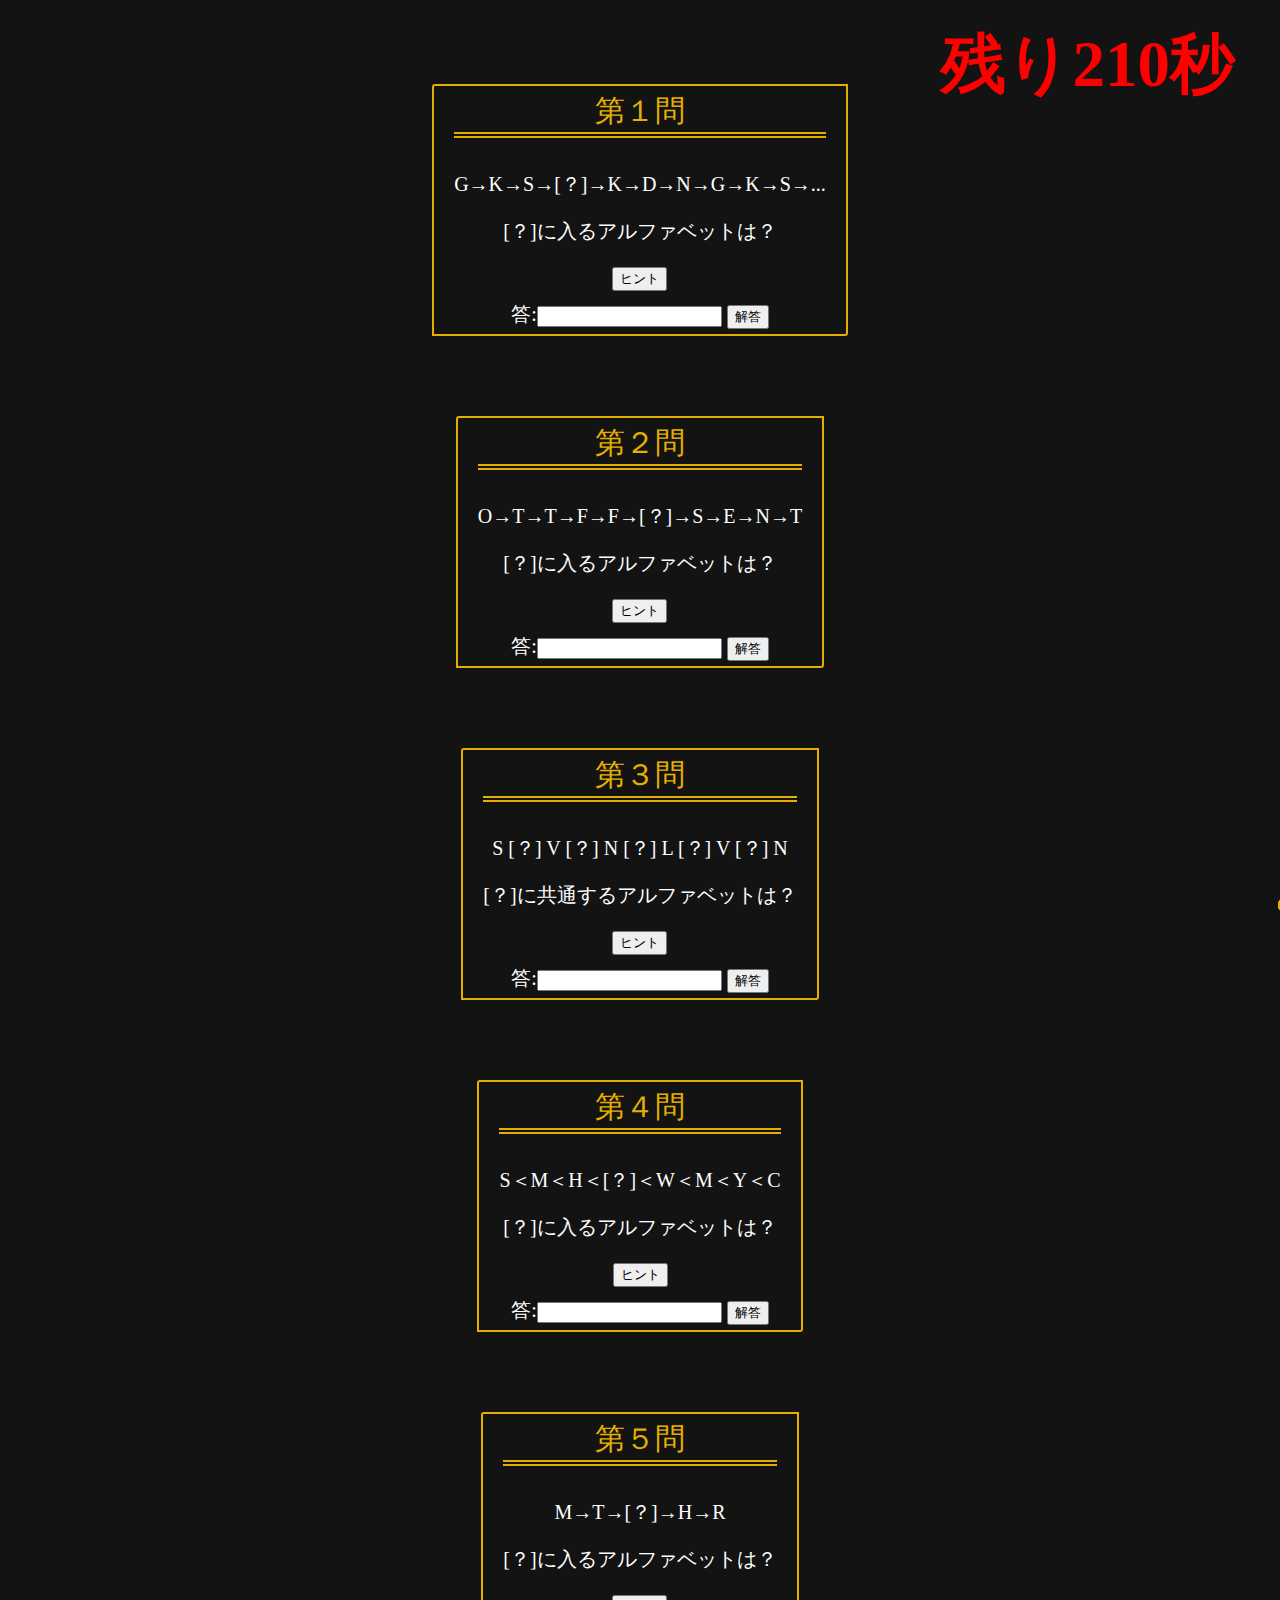
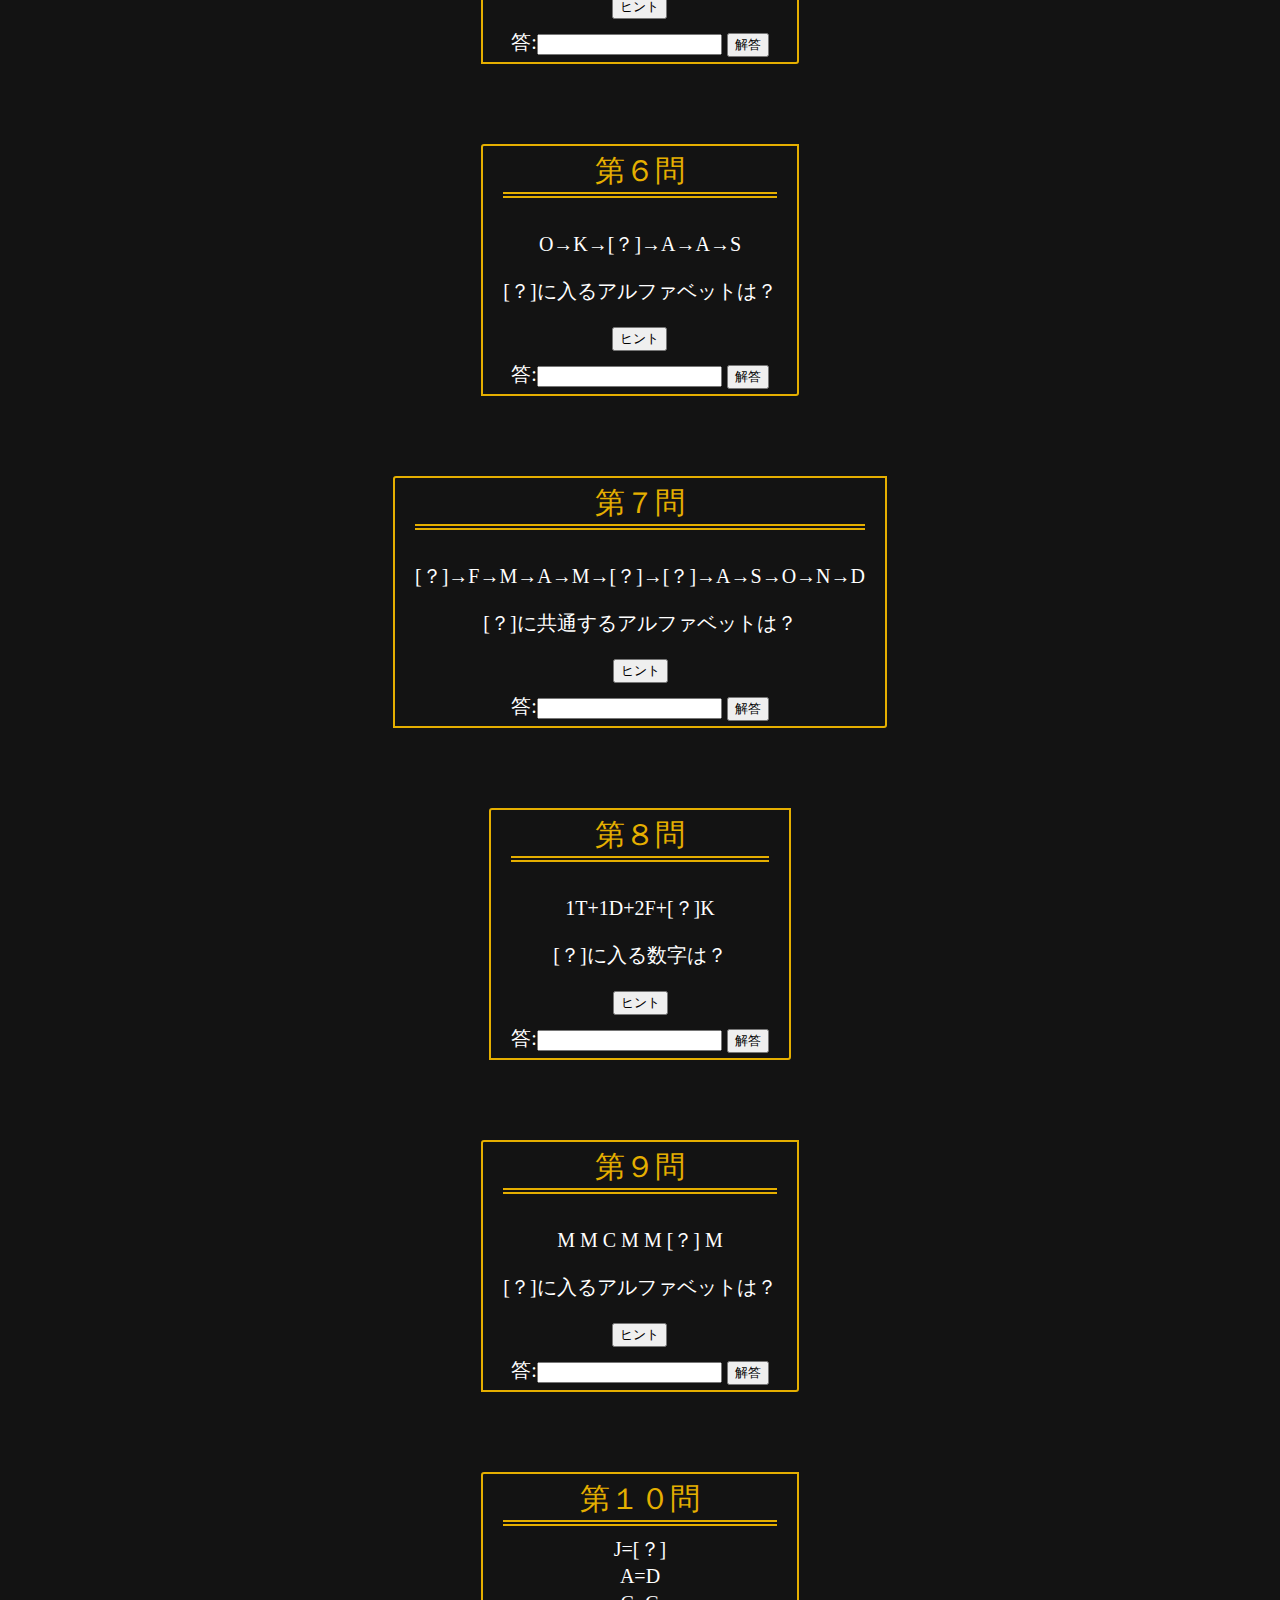
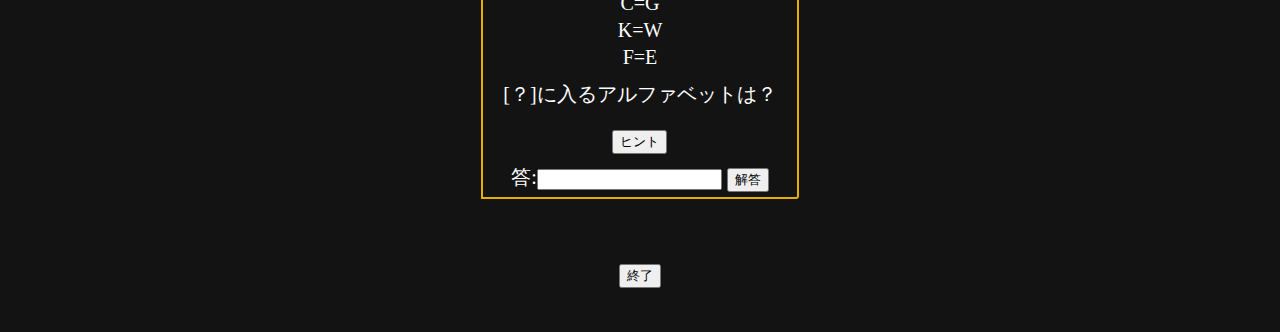
==== commit 36daa339: "202201251" ====
--- a/question.html
+++ b/question.html
@@ -2,6 +2,8 @@
 <html lang="ja">
 <head>
   <meta charset="UTF-8">
+  <!-- <meta http-equiv="X-UA-Compatible" content="IE=edge">
+  <meta name="viewport" content="width=device-width, initial-scale=1.0"> -->
   <title>問題</title>
   <link rel="stylesheet" href="css/style.css">
   <link rel="stylesheet" href="css/Q.css">
--- a/css/Q.css
+++ b/css/Q.css
@@ -4,10 +4,13 @@
     text-align: center;
 }
 
+
+
 div#startpage, .kakoi1, .kakoi2, .kakoi3, .kakoi4, .kakoi5, .kakoi6, .kakoi7, .kakoi8, .kakoi9, .kakoi10{
     display: inline-block;
     margin: 2em 0;
-    position: relative;
+    /* position: relative; */
+    position: center;
     padding: 0.25em 1em;
     border: solid 2px #e5af00;
     border-radius: 3px 0 3px 0;
--- a/css/first.css
+++ b/css/first.css
@@ -1,39 +1,14 @@
 body{background-color:#131313;}
 
-/* .title1{
-    font-size: 70px;
+.title1{
+    font-size: 8vh;
     font-weight: bolder;
     text-align: center;
     color:#e5af00;
-} */
-
-.title {
-    height: 90px;
-    width: 700px;
-    top: 10px;
-    left: 300px;
-    border:inset 10px #e5af00;
-}
-
-svg {
-    width: 100px;
-    height: auto;
-    overflow: visible;
-    padding-top: 100px;
-    padding-left: 31%;
-}
-text {
-    fill: #e5af00;
-    stroke: rgb(156, 89, 1);
-    stroke-width: 2.7;
-    stroke-linejoin: round;
-    font-size: 70px;
-    font-weight: bolder;
-    text-align: center;
 }
 
 .midashi1{
-    font-size: 30px;
+    font-size: 2vw;
     text-align: center;
 }
 
@@ -42,6 +17,7 @@
 }
 
 .startpage{
+    font-size: 10px;
     color:white;
 }
 
@@ -58,3 +34,7 @@
     padding-bottom: 6px;
 }
 
+.break1{
+    padding-bottom: 6px;
+}
+
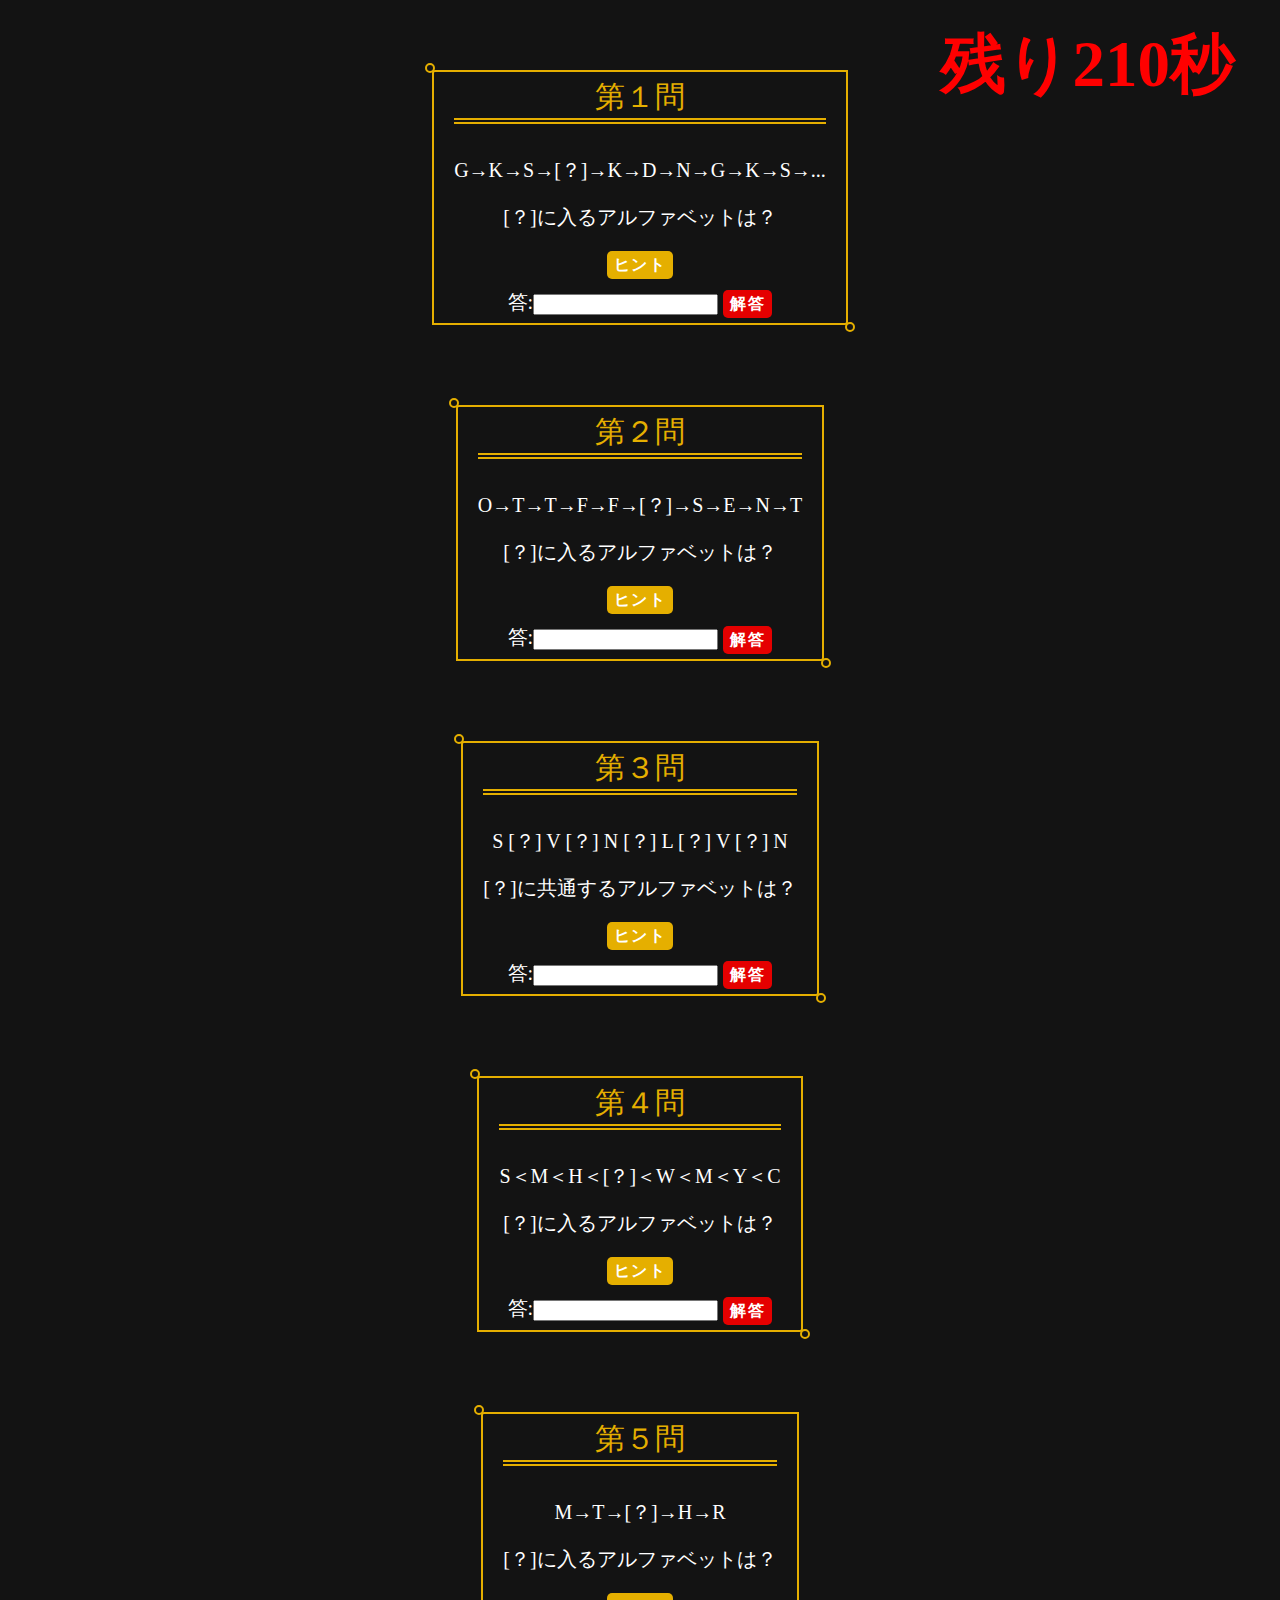
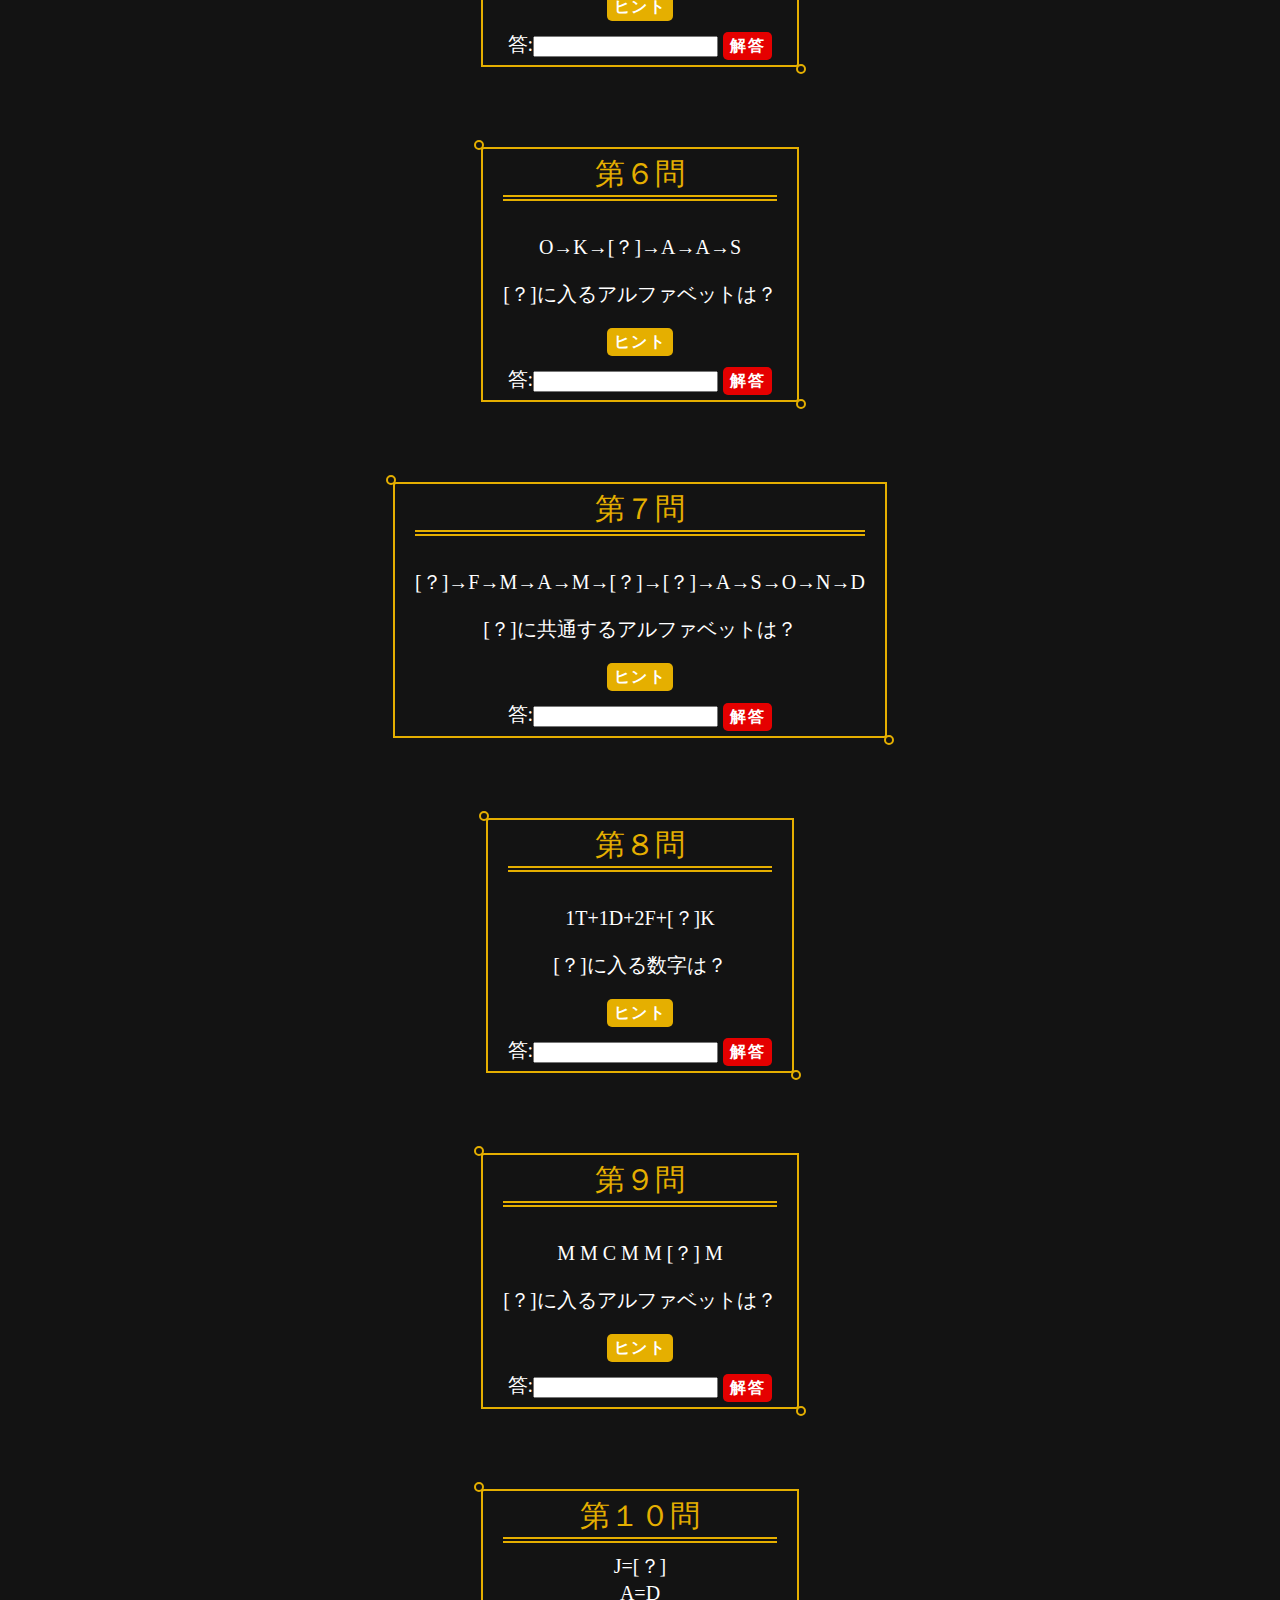
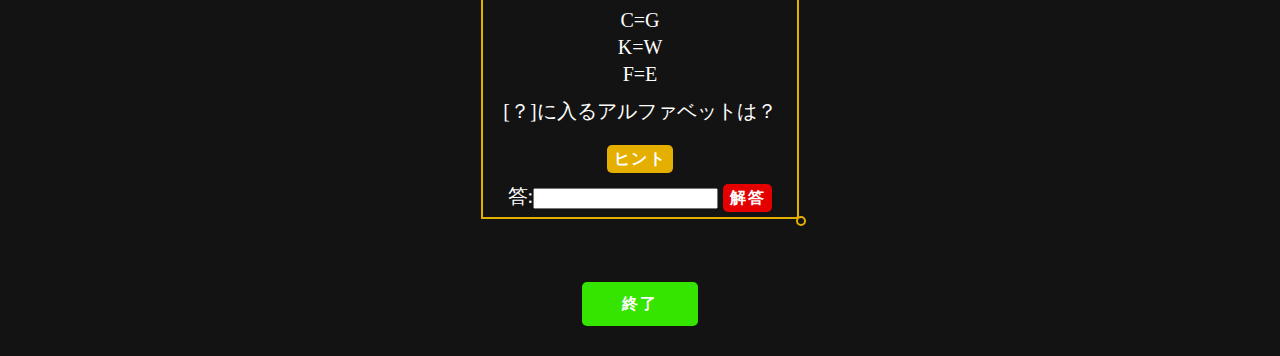
==== commit 3c14577e: "20220126" ====
--- a/question.html
+++ b/question.html
@@ -3,178 +3,201 @@
 <head>
   <meta charset="UTF-8">
   <!-- <meta http-equiv="X-UA-Compatible" content="IE=edge">
-  <meta name="viewport" content="width=device-width, initial-scale=1.0"> -->
-  <title>問題</title>
-  <link rel="stylesheet" href="css/style.css">
-  <link rel="stylesheet" href="css/Q.css">
-  <link rel="stylesheet" href="css/first.css">
-  <script src="js/script.js" defer></script>
-  <script src="js/question.js"></script>
-</head>
-<body>
-  <div id="time" class="time"></div>
-  <br>
-  <br>
-  <div id="questions">
-    <div class="position"></div>   
-    <div class="kakoi1">  
-      <p class="num">第１問</p>
-      <div id="question1">
-        <p class="code">G→K→S→[？]→K→D→N→G→K→S→...</p>
-        <p class="toi">[？]に入るアルファベットは？</p>
-        <div id="hint1">
-          <input type="button" value="ヒント" id="hint1" alt="ヒントを聞くボタン" onclick="HINT1();">
-        </div>
-        <p>
-          答:<input type="text" id="answer1">
-          <input type="button" value="解答" alt="答えるボタン" onclick="nazo1();">
-        </p>
-      </div>
-    </div>  
-    <div class="position"></div>
-    <div class="kakoi2">
-      <p class="num">第２問</p>
-      <div id="question2">
-        <p class="code">O→T→T→F→F→[？]→S→E→N→T</p>
-        <p class="toi">[？]に入るアルファベットは？</p>
-        <div id="hint2">
-          <input type="button" value="ヒント" id="hint2" alt="ヒントを聞くボタン" onclick="HINT2();">
-        </div>
-        <p>
-          答:<input type="text" id="answer2">
-          <input type="button" value="解答" alt="答えるボタン" onclick="nazo2();">
-        </p>
+    <meta name="viewport" content="width=device-width, initial-scale=1.0"> -->
+    <title>問題</title>
+    <link rel="stylesheet" href="css/style.css">
+    <link rel="stylesheet" href="css/Q.css">
+    <link rel="stylesheet" href="css/first.css">
+    <link rel="stylesheet" href="css/btn.css">
+    <script src="js/script.js" defer></script>
+    <script src="js/question.js"></script>
+  </head>
+  <body>
+    <div id="time" class="time"></div>
+    <br>
+    <br>
+    <div id="questions">
+      <div class="position"></div>   
+      <div class="kakoi1">  
+        <p class="num">第１問</p>
+        <div id="question1">
+          <p class="code">G→K→S→[？]→K→D→N→G→K→S→...</p>
+          <p class="toi">[？]に入るアルファベットは？</p>
+          <div id="hint1">
+            <div class="sbtn">
+              <a onclick="HINT1();" class="btn1 btn--orange">ヒント</a>
+            </div>
+          </div>
+          <p>
+            答:<input type="text" id="answer1">
+            <a onclick="nazo1();" class="btn1 btn--orange1">解答</a>
+          </p>
+        </div>
+      </div>  
+      <div class="position"></div>
+      <div class="kakoi2">
+        <p class="num">第２問</p>
+        <div id="question2">
+          <p class="code">O→T→T→F→F→[？]→S→E→N→T</p>
+          <p class="toi">[？]に入るアルファベットは？</p>
+          <div id="hint2">
+            <div class="sbtn">
+              <a onclick="HINT2();" class="btn1 btn--orange">ヒント</a>
+            </div>
+          </div>
+          <p>
+            答:<input type="text" id="answer2">
+            <a onclick="nazo2();" class="btn1 btn--orange1">解答</a>
+          </p>
+        </div>
+      </div>
+      <div class="position"></div>
+      <div class="kakoi3">
+        <p class="num">第３問</p>
+        <div id="question3">
+          <p class="code">S [？] V [？] N [？] L [？] V [？] N</p>
+          <p class="toi">[？]に共通するアルファベットは？</p>
+          <div id="hint3">
+            <div class="sbtn">
+              <a onclick="HINT3();" class="btn1 btn--orange">ヒント</a>
+            </div>
+          </div>
+          <p>
+            答:<input type="text" id="answer3">
+            <a onclick="nazo3();" class="btn1 btn--orange1">解答</a>
+          </p>
+        </div>
+      </div>  
+      <div class="position"></div>
+      <div class="kakoi4">
+        <p class="num">第４問</p>
+        <div id="question4">
+          <p class="code">S＜M＜H＜[？]＜W＜M＜Y＜C</p>
+          <p class="toi">[？]に入るアルファベットは？</p>
+          <div id="hint4">
+            <div class="sbtn">
+              <a onclick="HINT4();" class="btn1 btn--orange">ヒント</a>
+            </div>
+          </div>
+          <p>
+            答:<input type="text" id="answer4">
+            <a onclick="nazo4();" class="btn1 btn--orange1">解答</a>
+          </p>
+        </div>
+      </div> 
+      <div class="position"></div>
+      <div class="kakoi5">
+        <p class="num">第５問</p>
+        <div id="question5">
+          <p class="code">M→T→[？]→H→R</p>
+          <p class="toi">[？]に入るアルファベットは？</p>
+          <div id="hint5">
+            <div class="sbtn">
+              <a onclick="HINT5();" class="btn1 btn--orange">ヒント</a>
+            </div>
+          </div>
+          <p>
+            答:<input type="text" id="answer5">
+            <a onclick="nazo5();" class="btn1 btn--orange1">解答</a>
+          </p>
+        </div>
+      </div>
+      <div class="position"></div>
+      <div class="kakoi6">
+        <p class="num">第６問</p>
+        <div id="question6">
+          <p class="code">O→K→[？]→A→A→S</p>
+          <p class="toi">[？]に入るアルファベットは？</p>
+          <div id="hint6">
+            <div class="sbtn">
+              <a onclick="HINT6();" class="btn1 btn--orange">ヒント</a>
+            </div>
+          </div>
+          <p>
+            答:<input type="text" id="answer6">
+            <a onclick="nazo6();" class="btn1 btn--orange1">解答</a>
+          </p>
+        </div>
+      </div>
+      <div class="position"></div>
+      <div class="kakoi7">
+        <p class="num">第７問</p>
+        <div id="question7">
+          <p class="code">[？]→F→M→A→M→[？]→[？]→A→S→O→N→D</p>
+          <p class="toi">[？]に共通するアルファベットは？</p>
+          <div id="hint7">
+            <div class="sbtn">
+              <a onclick="HINT7();" class="btn1 btn--orange">ヒント</a>
+            </div>
+          </div>
+          <p>
+            答:<input type="text" id="answer7">
+            <a onclick="nazo7();" class="btn1 btn--orange1">解答</a>
+          </p>
+        </div>
+      </div>
+      <div class="position"></div>
+      <div class="kakoi8">
+        <p class="num">第８問</p>
+        <div id="question8">
+          <p class="code">1T+1D+2F+[？]K</p>
+          <p class="toi">[？]に入る数字は？</p>
+          <div id="hint8">
+            <div class="sbtn">
+              <a onclick="HINT8();" class="btn1 btn--orange">ヒント</a>
+            </div>
+          </div>
+          <p>
+            答:<input type="text" id="answer8">
+            <a onclick="nazo8();" class="btn1 btn--orange1">解答</a>
+          </p>
+        </div>
+      </div>
+      <div class="position"></div>
+      <div class="kakoi9">
+        <p class="num">第９問</p>
+        <div id="question9">
+          <p class="code">M M C M M [？] M</p>
+          <p class="toi">[？]に入るアルファベットは？</p>
+          <div id="hint9">
+            <div class="sbtn">
+              <a onclick="HINT9();" class="btn1 btn--orange">ヒント</a>
+            </div>
+          </div>
+          <p>
+            答:<input type="text" id="answer9">
+            <a onclick="nazo9();" class="btn1 btn--orange1">解答</a>
+          </p>
+        </div>
+      </div>
+      <div class="position"></div>
+      <div class="kakoi10">
+        <p class="num">第１０問</p>
+        <div id="question10">
+          <p class="code1">J=[？]</p>
+          <p class="code2">A=D</p>
+          <p class="code2">C=G</p>
+          <p class="code2">K=W</p>
+          <p class="code2">F=E</p>
+          <p class="toi">[？]に入るアルファベットは？</p>
+          <div id="hint10">
+            <div class="sbtn">
+              <a onclick="HINT10();" class="btn1 btn--orange">ヒント</a>
+            </div>
+          </div>
+          <p>
+            答:<input type="text" id="answer10">
+            <a onclick="nazo10();" class="btn1 btn--orange1">解答</a>
+          </p>
+        </div>
+      </div>
+      <br>
+      <br>
+      <div class="sbtn">
+        <a onclick="result();" class="btn btn--orange2">終了</a>
       </div>
     </div>
-    <div class="position"></div>
-    <div class="kakoi3">
-      <p class="num">第３問</p>
-      <div id="question3">
-        <p class="code">S [？] V [？] N [？] L [？] V [？] N</p>
-        <p class="toi">[？]に共通するアルファベットは？</p>
-        <div id="hint3">
-          <input type="button" value="ヒント" id="hint3" alt="ヒントを聞くボタン" onclick="HINT3();">
-        </div>
-        <p>
-          答:<input type="text" id="answer3">
-          <input type="button" value="解答" alt="答えるボタン" onclick="nazo3();">
-        </p>
-      </div>
-    </div>  
-    <div class="position"></div>
-    <div class="kakoi4">
-      <p class="num">第４問</p>
-      <div id="question4">
-        <p class="code">S＜M＜H＜[？]＜W＜M＜Y＜C</p>
-        <p class="toi">[？]に入るアルファベットは？</p>
-        <div id="hint4">
-          <input type="button" value="ヒント" id="hint4" alt="ヒントを聞くボタン" onclick="HINT4();">
-        </div>
-        <p>
-          答:<input type="text" id="answer4">
-          <input type="button" value="解答" alt="答えるボタン" onclick="nazo4();">
-        </p>
-      </div>
-    </div> 
-    <div class="position"></div>
-    <div class="kakoi5">
-      <p class="num">第５問</p>
-      <div id="question5">
-        <p class="code">M→T→[？]→H→R</p>
-        <p class="toi">[？]に入るアルファベットは？</p>
-        <div id="hint5">
-          <input type="button" value="ヒント" id="hint5" alt="ヒントを聞くボタン" onclick="HINT5();">
-        </div>
-        <p>
-          答:<input type="text" id="answer5">
-          <input type="button" value="解答" alt="答えるボタン" onclick="nazo5();">
-        </p>
-      </div>
-    </div>
-    <div class="position"></div>
-    <div class="kakoi6">
-      <p class="num">第６問</p>
-      <div id="question6">
-        <p class="code">O→K→[？]→A→A→S</p>
-        <p class="toi">[？]に入るアルファベットは？</p>
-        <div id="hint6">
-          <input type="button" value="ヒント" id="hint6" alt="ヒントを聞くボタン" onclick="HINT6();">
-        </div>
-        <p>
-          答:<input type="text" id="answer6">
-          <input type="button" value="解答" alt="答えるボタン" onclick="nazo6();">
-        </p>
-      </div>
-    </div>
-    <div class="position"></div>
-    <div class="kakoi7">
-      <p class="num">第７問</p>
-      <div id="question7">
-        <p class="code">[？]→F→M→A→M→[？]→[？]→A→S→O→N→D</p>
-        <p class="toi">[？]に共通するアルファベットは？</p>
-        <div id="hint7">
-          <input type="button" value="ヒント" id="hint7" alt="ヒントを聞くボタン" onclick="HINT7();">
-        </div>
-        <p>
-          答:<input type="text" id="answer7">
-          <input type="button" value="解答" alt="答えるボタン" onclick="nazo7();">
-        </p>
-      </div>
-    </div>
-    <div class="position"></div>
-    <div class="kakoi8">
-      <p class="num">第８問</p>
-      <div id="question8">
-        <p class="code">1T+1D+2F+[？]K</p>
-        <p class="toi">[？]に入る数字は？</p>
-        <div id="hint8">
-          <input type="button" value="ヒント" id="hint8" alt="ヒントを聞くボタン" onclick="HINT8();">
-        </div>
-        <p>
-          答:<input type="text" id="answer8">
-          <input type="button" value="解答" alt="答えるボタン" onclick="nazo8();">
-        </p>
-      </div>
-    </div>
-    <div class="position"></div>
-    <div class="kakoi9">
-      <p class="num">第９問</p>
-      <div id="question9">
-        <p class="code">M M C M M [？] M</p>
-        <p class="toi">[？]に入るアルファベットは？</p>
-        <div id="hint9">
-          <input type="button" value="ヒント" id="hint9" alt="ヒントを聞くボタン" onclick="HINT9();">
-        </div>
-        <p>
-          答:<input type="text" id="answer9">
-          <input type="button" value="解答" alt="答えるボタン" onclick="nazo9();">
-        </p>
-      </div>
-    </div>
-    <div class="position"></div>
-    <div class="kakoi10">
-      <p class="num">第１０問</p>
-      <div id="question10">
-        <p class="code1">J=[？]</p>
-        <p class="code2">A=D</p>
-        <p class="code2">C=G</p>
-        <p class="code2">K=W</p>
-        <p class="code2">F=E</p>
-        <p class="toi">[？]に入るアルファベットは？</p>
-        <div id="hint10">
-          <input type="button" value="ヒント" id="hint10" alt="ヒントを聞くボタン" onclick="HINT10();">
-        </div>
-        <p>
-          答:<input type="text" id="answer10">
-          <input type="button" value="解答" alt="答えるボタン" onclick="nazo10();">
-        </p>
-      </div>
-    </div>
-    <br>
-    <br>
-    <input type="button" value="終了" alt="終了ボタン" onclick="result();">
-  </div>
-  <br>
-  <br>
-</body>
-</html>+    <br>
+    <br>
+  </body>
+  </html>--- a/css/Q.css
+++ b/css/Q.css
@@ -9,14 +9,13 @@
 div#startpage, .kakoi1, .kakoi2, .kakoi3, .kakoi4, .kakoi5, .kakoi6, .kakoi7, .kakoi8, .kakoi9, .kakoi10{
     display: inline-block;
     margin: 2em 0;
-    /* position: relative; */
-    position: center;
+    position: relative;
     padding: 0.25em 1em;
     border: solid 2px #e5af00;
     border-radius: 3px 0 3px 0;
 }
 
-div#startpage::before, .kakoi1:before, .kakoi2:before, .kakoi3:before, .kakoi4:before, .kakoi5:before, .kakoi6:before, .kakoi7:before, .kakoi8:before, .kakoi9:before, .kakoi10:before,div#startpage::after, .kakoi1:after, .kakoi2:after, .kakoi3:after, .kakoi4:after, .kakoi5:after, .kakoi6:after, .kakoi7:after, .kakoi8:after, .kakoi9:after, .kakoi10:after{
+div#startpage:before, .kakoi1:before, .kakoi2:before, .kakoi3:before, .kakoi4:before, .kakoi5:before, .kakoi6:before, .kakoi7:before, .kakoi8:before, .kakoi9:before, .kakoi10:before, div#startpage:after, .kakoi1:after, .kakoi2:after, .kakoi3:after, .kakoi4:after, .kakoi5:after, .kakoi6:after, .kakoi7:after, .kakoi8:after, .kakoi9:after, .kakoi10:after{
     content:'';
     position: absolute;
     width: 10px;
@@ -26,13 +25,13 @@
 }
 
 div#startpage:after, .kakoi1:after, .kakoi2:after, .kakoi3:after, .kakoi4:after, .kakoi5:after, .kakoi6:after, .kakoi7:after, .kakoi8:after, .kakoi9:after, .kakoi10:after{
-    top:-12px;
-    left:-12px;
+    top:-9px;
+    left:-9px;
 }
 
 div#startpage:before, .kakoi1:before, .kakoi2:before, .kakoi3:before, .kakoi4:before, .kakoi5:before, .kakoi6:before, .kakoi7:before, .kakoi8:before, .kakoi9:before, .kakoi10:before{
-    bottom: -12px;
-    right: -12px;
+    bottom: -9px;
+    right: -9px;
 }
 
 .kakoi1 p, .kakoi2 p, .kakoi3 p, .kakoi4 p, .kakoi5 p, .kakoi6 p, .kakoi7 p, .kakoi8 p, .kakoi9 p, .kakoi10 p{
--- a/css/first.css
+++ b/css/first.css
@@ -22,11 +22,15 @@
 }
 
 .iro {
-    color:#1100ff;
+    color:#e5af00;
 }
 
 .iro1 {
     color:#ff0000;
+}
+
+.iro2 {
+    color:#35e500;
 }
 
 .break{
--- a/css/btn.css
+++ b/css/btn.css
@@ -0,0 +1,102 @@
+*,
+*:before,
+*:after {
+    -webkit-box-sizing: inherit;
+    box-sizing: inherit;
+}
+
+html {
+    -webkit-box-sizing: border-box;
+    box-sizing: border-box;
+    font-size: 62.5%;
+}
+
+.btn,
+a.btn,
+button.btn {
+    text-align: center;
+    font-size: 1.6rem;
+    font-weight: 700;
+    line-height: 1.5;
+    position: relative;
+    display: inline-block;
+    padding: 1rem 4rem;
+    cursor: pointer;
+    -webkit-user-select: none;
+    -moz-user-select: none;
+    -ms-user-select: none;
+    user-select: none;
+    -webkit-transition: all 0.3s;
+    transition: all 0.3s;
+    text-align: center;
+    vertical-align: middle;
+    text-decoration: none;
+    letter-spacing: 0.1em;
+    color: #212529;
+    border-radius: 0.5rem;
+}
+
+.btn1,
+a.btn1,
+button.btn1 {
+    text-align: center;
+    font-size: 1.6rem;
+    font-weight: 700;
+    line-height: 1.5;
+    position: relative;
+    display: inline-block;
+    padding: 0.2rem 0.7rem;
+    cursor: pointer;
+    -webkit-user-select: none;
+    -moz-user-select: none;
+    -ms-user-select: none;
+    user-select: none;
+    -webkit-transition: all 0.3s;
+    transition: all 0.3s;
+    text-align: center;
+    vertical-align: middle;
+    text-decoration: none;
+    letter-spacing: 0.1em;
+    color: #212529;
+    border-radius: 0.5rem;
+}
+
+.btn--orange,
+a.btn--orange {
+    color: #fff;
+    background-color: #e5af00;
+}
+
+.btn--orange:hover,
+a.btn--orange:hover {
+    color: #fff;
+    background: #e5af00;
+}
+
+.btn--orange1,
+a.btn--orange1 {
+    color: #fff;
+    background-color: #e50000;
+}
+
+.btn--orange1:hover,
+a.btn--orange1:hover {
+    color: #fff;
+    background: #e50000;
+}
+
+.btn--orange2,
+a.btn--orange2 {
+    color: #fff;
+    background-color: #35e500;
+}
+
+.btn--orange2:hover,
+a.btn--orange2:hover {
+    color: #fff;
+    background: #35e500;
+}
+
+.sbtn{
+    text-align: center;
+}